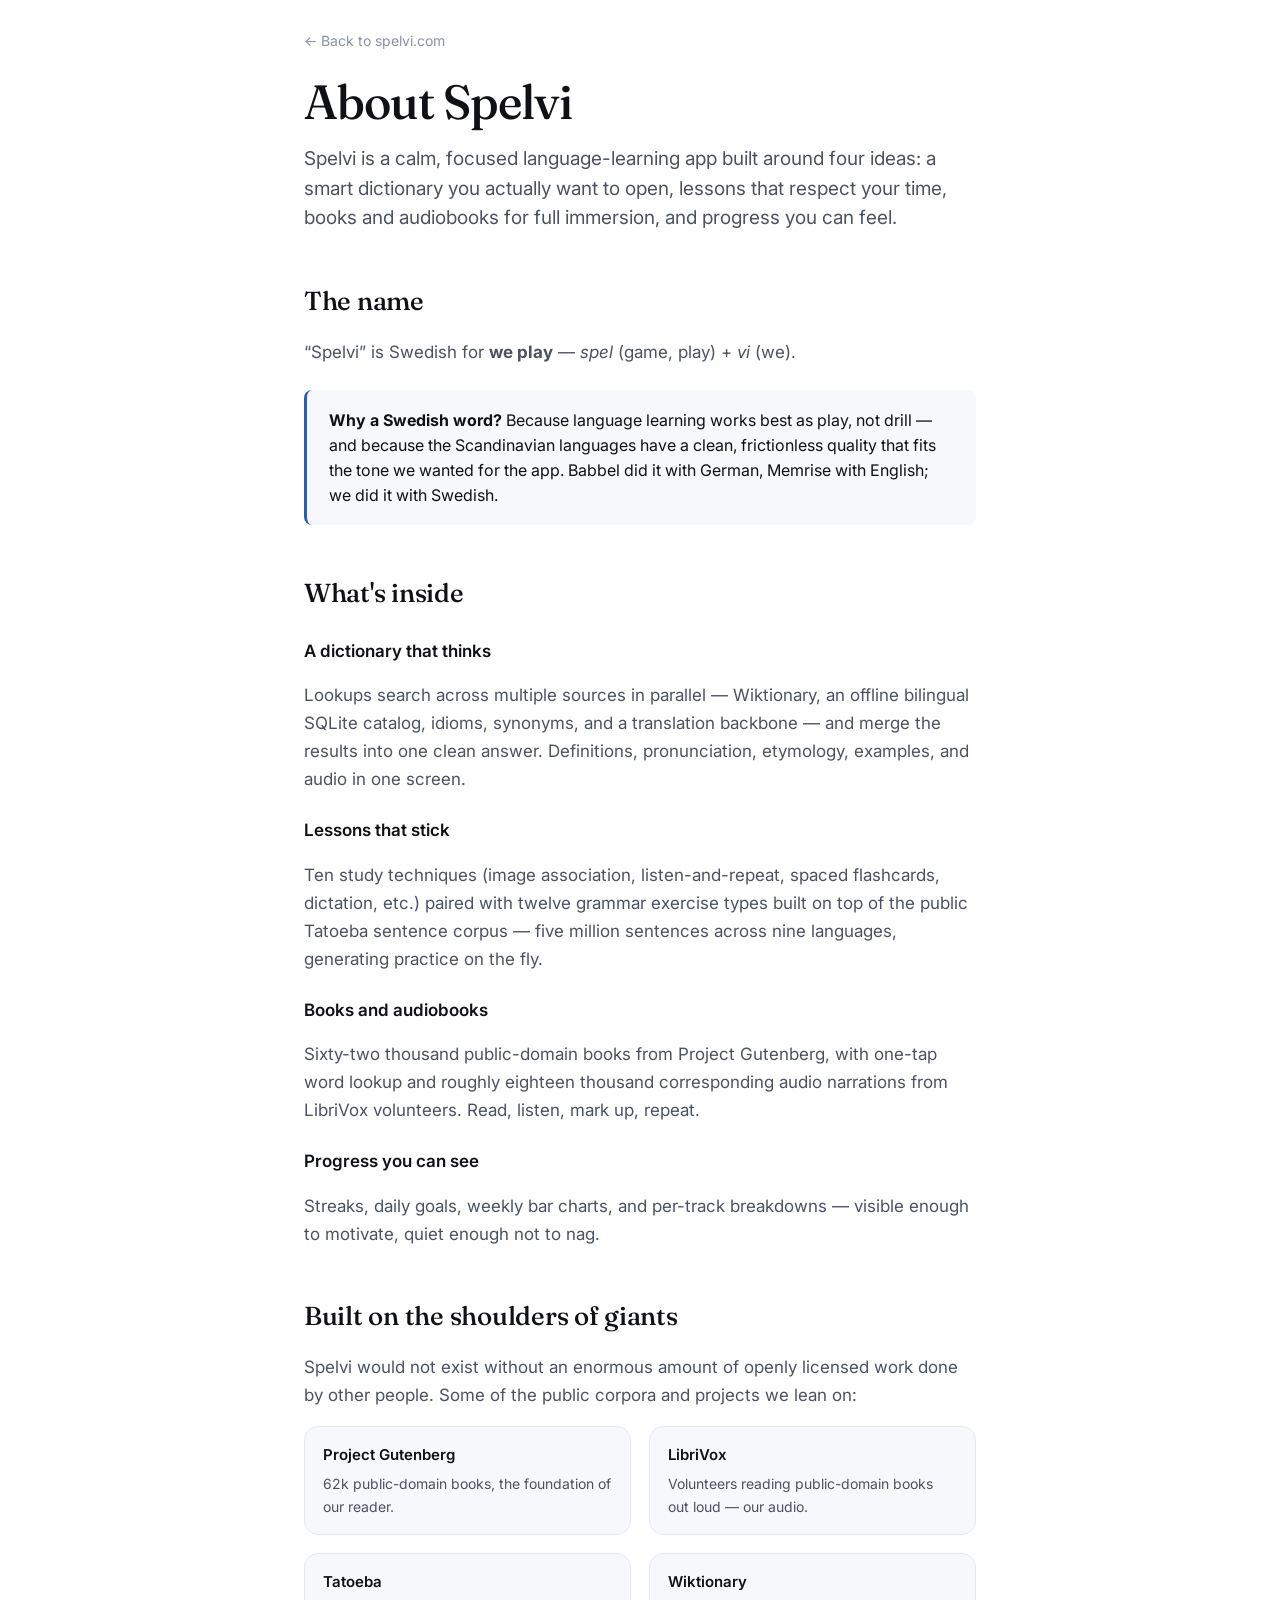
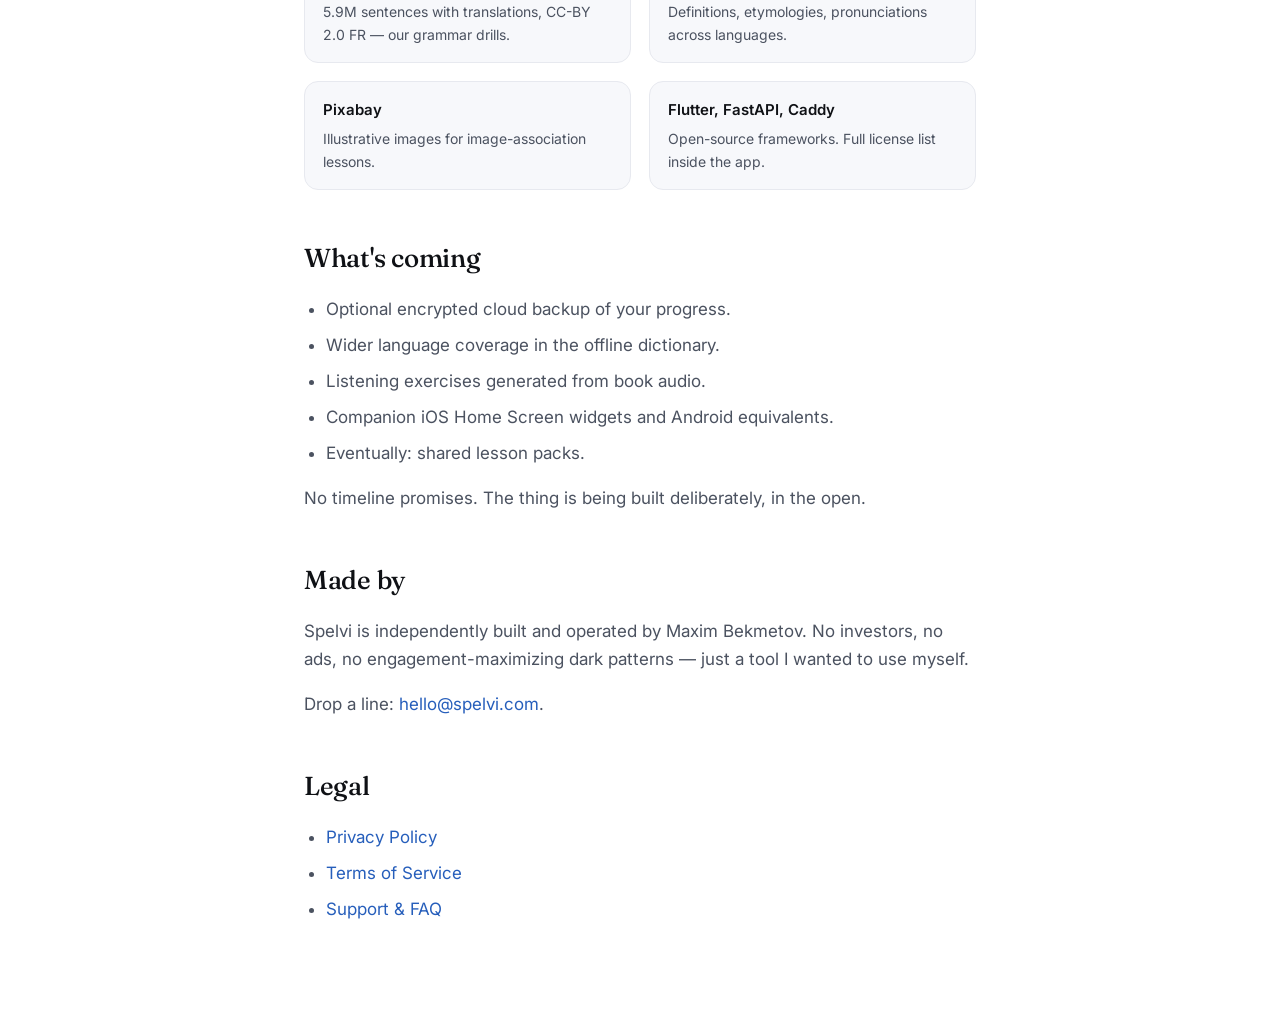
==== about.html @ 88d30564 "Add files via upload" ====
<!DOCTYPE html>
<html lang="en">
<head>
  <meta charset="UTF-8" />
  <meta name="viewport" content="width=device-width, initial-scale=1.0" />
  <meta name="theme-color" content="#265EBB" />

  <title>About — Spelvi</title>
  <meta name="description" content="Spelvi is Swedish for 'we play' — a calm, focused language-learning app built around a smart dictionary, structured lessons, public-domain literature, and audio narrations." />

  <meta property="og:title" content="About — Spelvi" />
  <meta property="og:description" content="A language-learning app built around a smart dictionary, structured lessons, books, and audio." />
  <meta property="og:url" content="https://spelvi.com/about.html" />
  <meta property="og:type" content="website" />

  <link rel="canonical" href="https://spelvi.com/about.html" />
  <link rel="icon" type="image/svg+xml" href="/favicon.svg" />

  <link rel="preconnect" href="https://fonts.googleapis.com" />
  <link rel="preconnect" href="https://fonts.gstatic.com" crossorigin />
  <link
    href="https://fonts.googleapis.com/css2?family=Fraunces:opsz,wght@9..144,500;9..144,700&family=Inter:wght@400;500;600&display=swap"
    rel="stylesheet"
  />

  <link rel="stylesheet" href="/styles.css" />
  <style>
    .doc { max-width: 720px; margin: 0 auto; padding: 28px 24px 96px; }
    .doc h1 {
      font-family: 'Fraunces', Georgia, serif;
      font-weight: 500;
      font-size: clamp(32px, 5vw, 48px);
      line-height: 1.1;
      letter-spacing: -0.02em;
      margin: 0 0 16px;
    }
    .doc .lede {
      color: var(--fg-2);
      font-size: 19px;
      line-height: 1.55;
      margin: 0 0 40px;
    }
    .doc h2 {
      font-family: 'Fraunces', Georgia, serif;
      font-weight: 500;
      font-size: 26px;
      letter-spacing: -0.01em;
      margin: 48px 0 16px;
      color: var(--fg-1);
    }
    .doc h3 {
      font-size: 17px;
      font-weight: 600;
      margin: 24px 0 6px;
      color: var(--fg-1);
    }
    .doc p, .doc li { color: var(--fg-2); font-size: 17px; line-height: 1.65; }
    .doc ul { padding-left: 22px; }
    .doc li { margin-bottom: 8px; }
    .doc a { color: var(--primary); }
    .doc .back {
      display: inline-block;
      font-size: 14px;
      color: var(--fg-3);
      margin-bottom: 24px;
    }
    .etym {
      background: var(--bg-soft);
      border-left: 3px solid var(--primary);
      padding: 18px 22px;
      border-radius: 8px;
      margin: 24px 0;
      font-size: 16px;
    }
    .etym strong { color: var(--fg-1); }
    .credit-grid {
      display: grid;
      grid-template-columns: repeat(auto-fit, minmax(220px, 1fr));
      gap: 18px;
      margin: 16px 0 8px;
    }
    .credit-grid article {
      padding: 16px 18px;
      background: var(--bg-soft);
      border: 1px solid var(--border);
      border-radius: var(--radius);
    }
    .credit-grid article h3 { margin: 0 0 6px; font-size: 15px; }
    .credit-grid article p { margin: 0; font-size: 14px; }
  </style>
</head>
<body>
  <main class="doc">
    <a href="/" class="back">← Back to spelvi.com</a>

    <h1>About Spelvi</h1>
    <p class="lede">
      Spelvi is a calm, focused language-learning app built around four ideas:
      a smart dictionary you actually want to open, lessons that respect your time,
      books and audiobooks for full immersion, and progress you can feel.
    </p>

    <h2>The name</h2>
    <p>
      &ldquo;Spelvi&rdquo; is Swedish for <strong>we play</strong> — <em>spel</em> (game, play) + <em>vi</em> (we).
    </p>
    <div class="etym">
      <strong>Why a Swedish word?</strong> Because language learning works best as play, not drill —
      and because the Scandinavian languages have a clean, frictionless quality
      that fits the tone we wanted for the app. Babbel did it with German, Memrise with English;
      we did it with Swedish.
    </div>

    <h2>What's inside</h2>

    <h3>A dictionary that thinks</h3>
    <p>
      Lookups search across multiple sources in parallel —
      Wiktionary, an offline bilingual SQLite catalog, idioms, synonyms,
      and a translation backbone — and merge the results into one clean answer.
      Definitions, pronunciation, etymology, examples, and audio in one screen.
    </p>

    <h3>Lessons that stick</h3>
    <p>
      Ten study techniques (image association, listen-and-repeat, spaced flashcards, dictation, etc.)
      paired with twelve grammar exercise types built on top of the public Tatoeba sentence corpus —
      five million sentences across nine languages, generating practice on the fly.
    </p>

    <h3>Books and audiobooks</h3>
    <p>
      Sixty-two thousand public-domain books from Project Gutenberg, with one-tap word lookup
      and roughly eighteen thousand corresponding audio narrations from LibriVox volunteers.
      Read, listen, mark up, repeat.
    </p>

    <h3>Progress you can see</h3>
    <p>
      Streaks, daily goals, weekly bar charts, and per-track breakdowns —
      visible enough to motivate, quiet enough not to nag.
    </p>

    <h2>Built on the shoulders of giants</h2>
    <p>
      Spelvi would not exist without an enormous amount of openly licensed work
      done by other people. Some of the public corpora and projects we lean on:
    </p>
    <div class="credit-grid">
      <article>
        <h3>Project Gutenberg</h3>
        <p>62k public-domain books, the foundation of our reader.</p>
      </article>
      <article>
        <h3>LibriVox</h3>
        <p>Volunteers reading public-domain books out loud — our audio.</p>
      </article>
      <article>
        <h3>Tatoeba</h3>
        <p>5.9M sentences with translations, CC-BY 2.0 FR — our grammar drills.</p>
      </article>
      <article>
        <h3>Wiktionary</h3>
        <p>Definitions, etymologies, pronunciations across languages.</p>
      </article>
      <article>
        <h3>Pixabay</h3>
        <p>Illustrative images for image-association lessons.</p>
      </article>
      <article>
        <h3>Flutter, FastAPI, Caddy</h3>
        <p>Open-source frameworks. Full license list inside the app.</p>
      </article>
    </div>

    <h2>What's coming</h2>
    <ul>
      <li>Optional encrypted cloud backup of your progress.</li>
      <li>Wider language coverage in the offline dictionary.</li>
      <li>Listening exercises generated from book audio.</li>
      <li>Companion iOS Home Screen widgets and Android equivalents.</li>
      <li>Eventually: shared lesson packs.</li>
    </ul>
    <p>
      No timeline promises. The thing is being built deliberately, in the open.
    </p>

    <h2>Made by</h2>
    <p>
      Spelvi is independently built and operated by Maxim Bekmetov.
      No investors, no ads, no engagement-maximizing dark patterns —
      just a tool I wanted to use myself.
    </p>
    <p>
      Drop a line: <a href="mailto:hello@spelvi.com">hello@spelvi.com</a>.
    </p>

    <h2>Legal</h2>
    <ul>
      <li><a href="/privacy.html">Privacy Policy</a></li>
      <li><a href="/terms.html">Terms of Service</a></li>
      <li><a href="/support.html">Support &amp; FAQ</a></li>
    </ul>
  </main>
</body>
</html>
---- styles.css ----
:root {
  --primary: #265EBB;
  --primary-ink: #1d4a98;
  --accent: #F6813F;
  --bg: #ffffff;
  --bg-soft: #f7f8fb;
  --fg-1: #0f1115;
  --fg-2: #4b5260;
  --fg-3: #8a93a3;
  --border: #e7e9ef;
  --max-w: 880px;
  --radius: 14px;
}

@media (prefers-color-scheme: dark) {
  :root {
    --bg: #0b0d10;
    --bg-soft: #14171c;
    --fg-1: #f4f5f7;
    --fg-2: #b9c1cd;
    --fg-3: #7a8190;
    --border: #1f242c;
    --primary: #4a86e8;
    --primary-ink: #6da1f0;
  }
}

* { box-sizing: border-box; }

html, body {
  margin: 0;
  padding: 0;
  background: var(--bg);
  color: var(--fg-1);
  font-family: 'Inter', system-ui, -apple-system, BlinkMacSystemFont, 'Segoe UI', sans-serif;
  font-size: 16px;
  line-height: 1.55;
  -webkit-font-smoothing: antialiased;
  -moz-osx-font-smoothing: grayscale;
}

a { color: var(--primary); text-decoration: none; }
a:hover { text-decoration: underline; }

.page {
  max-width: var(--max-w);
  margin: 0 auto;
  padding: 28px 24px 64px;
}

/* ── Brand bar ─────────────────────────────────────────── */

.brand {
  display: flex;
  justify-content: space-between;
  align-items: center;
  padding-bottom: 80px;
}

.logo {
  display: inline-flex;
  align-items: center;
  gap: 10px;
  color: var(--fg-1);
  font-weight: 600;
  letter-spacing: -0.01em;
}

.logo:hover { text-decoration: none; }

.logo span {
  font-size: 18px;
}

/* ── Hero ──────────────────────────────────────────────── */

.hero h1 {
  font-family: 'Fraunces', Georgia, 'Times New Roman', serif;
  font-weight: 500;
  font-size: clamp(40px, 7vw, 68px);
  line-height: 1.05;
  letter-spacing: -0.02em;
  margin: 0 0 20px;
  color: var(--fg-1);
}

.hero__top { display: block; color: var(--fg-2); }
.hero__bottom { display: block; color: var(--fg-1); }

.hero__sub {
  font-size: clamp(17px, 2vw, 19px);
  color: var(--fg-2);
  max-width: 600px;
  margin: 0 0 40px;
}

/* ── CTA ───────────────────────────────────────────────── */

.cta {
  display: flex;
  align-items: center;
  gap: 18px;
  flex-wrap: wrap;
  margin-bottom: 100px;
}

.btn {
  display: inline-flex;
  align-items: center;
  justify-content: center;
  height: 52px;
  padding: 0 26px;
  border-radius: 999px;
  font-weight: 600;
  font-size: 15px;
  letter-spacing: -0.005em;
  transition: transform 80ms ease, background-color 120ms ease;
}

.btn:hover { text-decoration: none; }

.btn--primary {
  background: var(--primary);
  color: #fff;
}

.btn--primary:hover {
  background: var(--primary-ink);
  transform: translateY(-1px);
}

.cta__hint {
  font-size: 14px;
  color: var(--fg-3);
}

/* ── Features ──────────────────────────────────────────── */

.features {
  display: grid;
  grid-template-columns: repeat(auto-fit, minmax(240px, 1fr));
  gap: 28px;
  padding: 48px 0;
  border-top: 1px solid var(--border);
}

.features article h3 {
  font-family: 'Fraunces', Georgia, serif;
  font-weight: 500;
  font-size: 22px;
  letter-spacing: -0.01em;
  margin: 0 0 6px;
  color: var(--fg-1);
}

.features article p {
  font-size: 15px;
  color: var(--fg-2);
  margin: 0;
}

/* ── Sticky etymology pill ─────────────────────────────── */

.lang-pill {
  position: fixed;
  top: 22px;
  right: 22px;
  z-index: 20;
  display: inline-flex;
  align-items: center;
  gap: 8px;
  padding: 9px 16px;
  border-radius: 999px;
  background: rgba(216, 201, 240, 0.42);
  border: 1px solid rgba(143, 163, 230, 0.28);
  -webkit-backdrop-filter: saturate(140%) blur(14px);
  backdrop-filter: saturate(140%) blur(14px);
  font-size: 13px;
  font-family: 'Inter', system-ui, sans-serif;
  font-weight: 500;
  letter-spacing: -0.005em;
  color: var(--fg-2);
  white-space: nowrap;
  box-shadow: 0 6px 22px -10px rgba(143, 163, 230, 0.5);
}

.lang-pill__brand {
  color: var(--fg-1);
  font-weight: 600;
}

.lang-pill__sep {
  color: var(--fg-3);
  font-weight: 400;
  margin: 0 1px;
}

.lang-pill__etym {
  color: var(--fg-2);
  font-weight: 400;
}

.lang-pill__etym b {
  font-weight: 600;
  color: var(--fg-1);
}

.lang-pill__meaning {
  color: var(--fg-3);
}

.lang-pill__meaning em {
  font-style: italic;
  font-family: 'Fraunces', Georgia, serif;
  font-weight: 400;
}

@media (prefers-color-scheme: dark) {
  .lang-pill {
    background: rgba(184, 197, 242, 0.08);
    border-color: rgba(184, 197, 242, 0.18);
    box-shadow: 0 6px 22px -10px rgba(0, 0, 0, 0.6);
  }
}

@media (max-width: 720px) {
  .lang-pill {
    position: static;
    display: inline-flex;
    margin: 0 0 24px;
    font-size: 12px;
    padding: 7px 13px;
  }
}

/* ── Footer ────────────────────────────────────────────── */

.foot {
  margin-top: 80px;
  padding-top: 24px;
  border-top: 1px solid var(--border);
  color: var(--fg-3);
  font-size: 13px;
}

.foot a { color: var(--fg-3); }
.foot a:hover { color: var(--fg-1); }
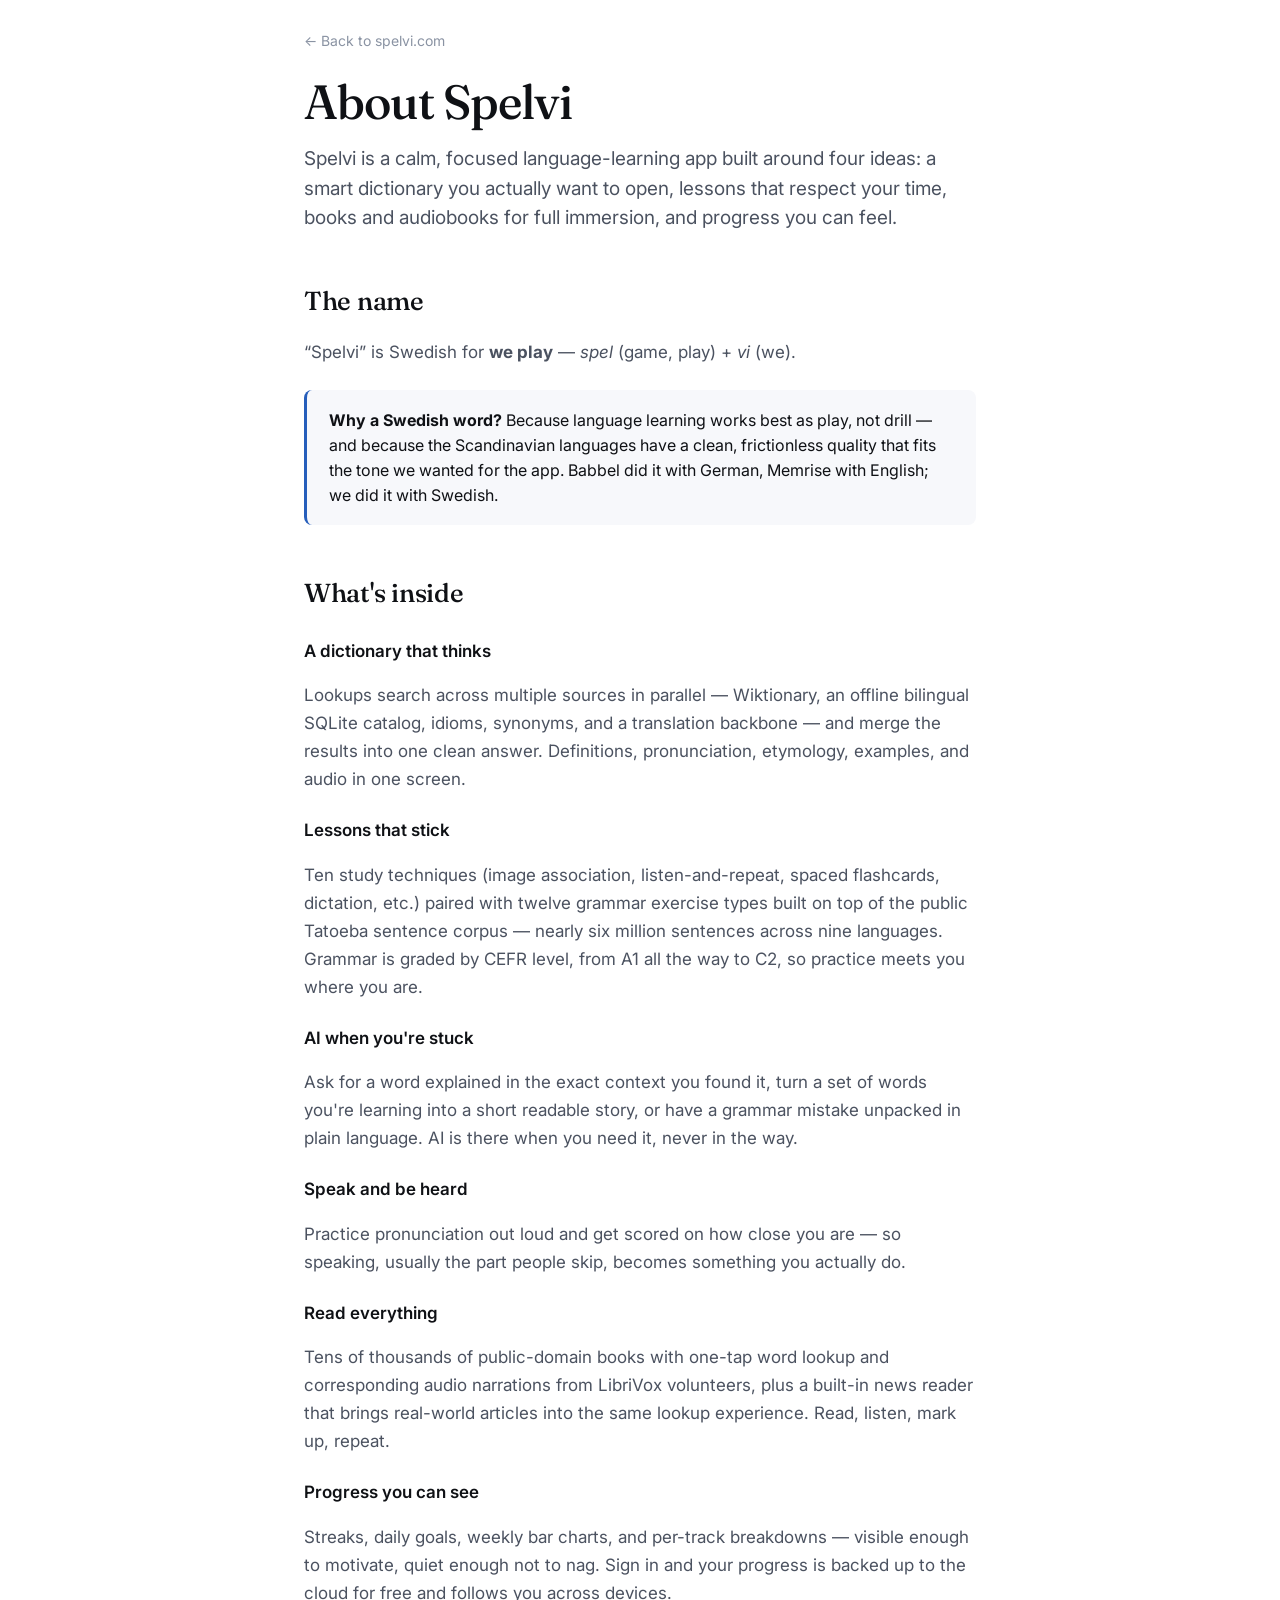
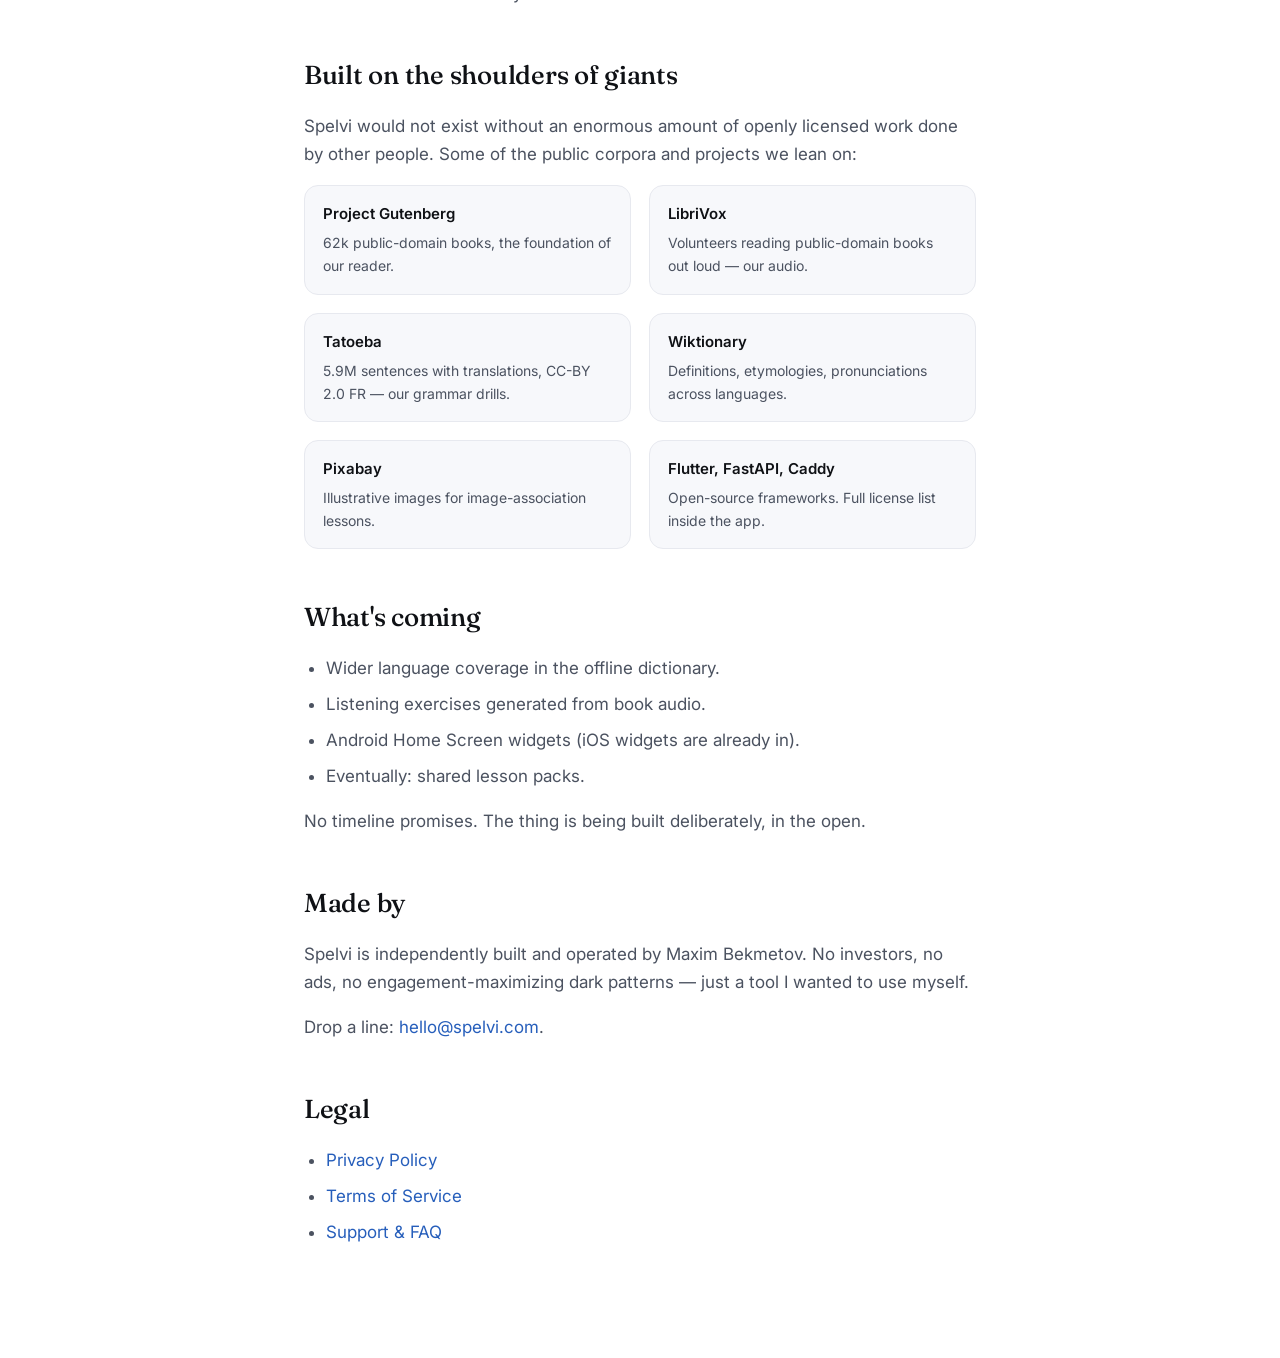
==== commit a0fa5009: "Add files via upload" ====
--- a/about.html
+++ b/about.html
@@ -12,6 +12,7 @@
   <meta property="og:description" content="A language-learning app built around a smart dictionary, structured lessons, books, and audio." />
   <meta property="og:url" content="https://spelvi.com/about.html" />
   <meta property="og:type" content="website" />
+  <meta property="og:image" content="https://spelvi.com/icon-1024.png" />
 
   <link rel="canonical" href="https://spelvi.com/about.html" />
   <link rel="icon" type="image/svg+xml" href="/favicon.svg" />
@@ -125,20 +126,35 @@
     <p>
       Ten study techniques (image association, listen-and-repeat, spaced flashcards, dictation, etc.)
       paired with twelve grammar exercise types built on top of the public Tatoeba sentence corpus —
-      five million sentences across nine languages, generating practice on the fly.
-    </p>
-
-    <h3>Books and audiobooks</h3>
-    <p>
-      Sixty-two thousand public-domain books from Project Gutenberg, with one-tap word lookup
-      and roughly eighteen thousand corresponding audio narrations from LibriVox volunteers.
-      Read, listen, mark up, repeat.
+      nearly six million sentences across nine languages. Grammar is graded by CEFR level,
+      from A1 all the way to C2, so practice meets you where you are.
+    </p>
+
+    <h3>AI when you're stuck</h3>
+    <p>
+      Ask for a word explained in the exact context you found it, turn a set of words you're
+      learning into a short readable story, or have a grammar mistake unpacked in plain language.
+      AI is there when you need it, never in the way.
+    </p>
+
+    <h3>Speak and be heard</h3>
+    <p>
+      Practice pronunciation out loud and get scored on how close you are —
+      so speaking, usually the part people skip, becomes something you actually do.
+    </p>
+
+    <h3>Read everything</h3>
+    <p>
+      Tens of thousands of public-domain books with one-tap word lookup and
+      corresponding audio narrations from LibriVox volunteers, plus a built-in news reader
+      that brings real-world articles into the same lookup experience. Read, listen, mark up, repeat.
     </p>
 
     <h3>Progress you can see</h3>
     <p>
       Streaks, daily goals, weekly bar charts, and per-track breakdowns —
-      visible enough to motivate, quiet enough not to nag.
+      visible enough to motivate, quiet enough not to nag. Sign in and your progress is
+      backed up to the cloud for free and follows you across devices.
     </p>
 
     <h2>Built on the shoulders of giants</h2>
@@ -175,10 +191,9 @@
 
     <h2>What's coming</h2>
     <ul>
-      <li>Optional encrypted cloud backup of your progress.</li>
       <li>Wider language coverage in the offline dictionary.</li>
       <li>Listening exercises generated from book audio.</li>
-      <li>Companion iOS Home Screen widgets and Android equivalents.</li>
+      <li>Android Home Screen widgets (iOS widgets are already in).</li>
       <li>Eventually: shared lesson packs.</li>
     </ul>
     <p>
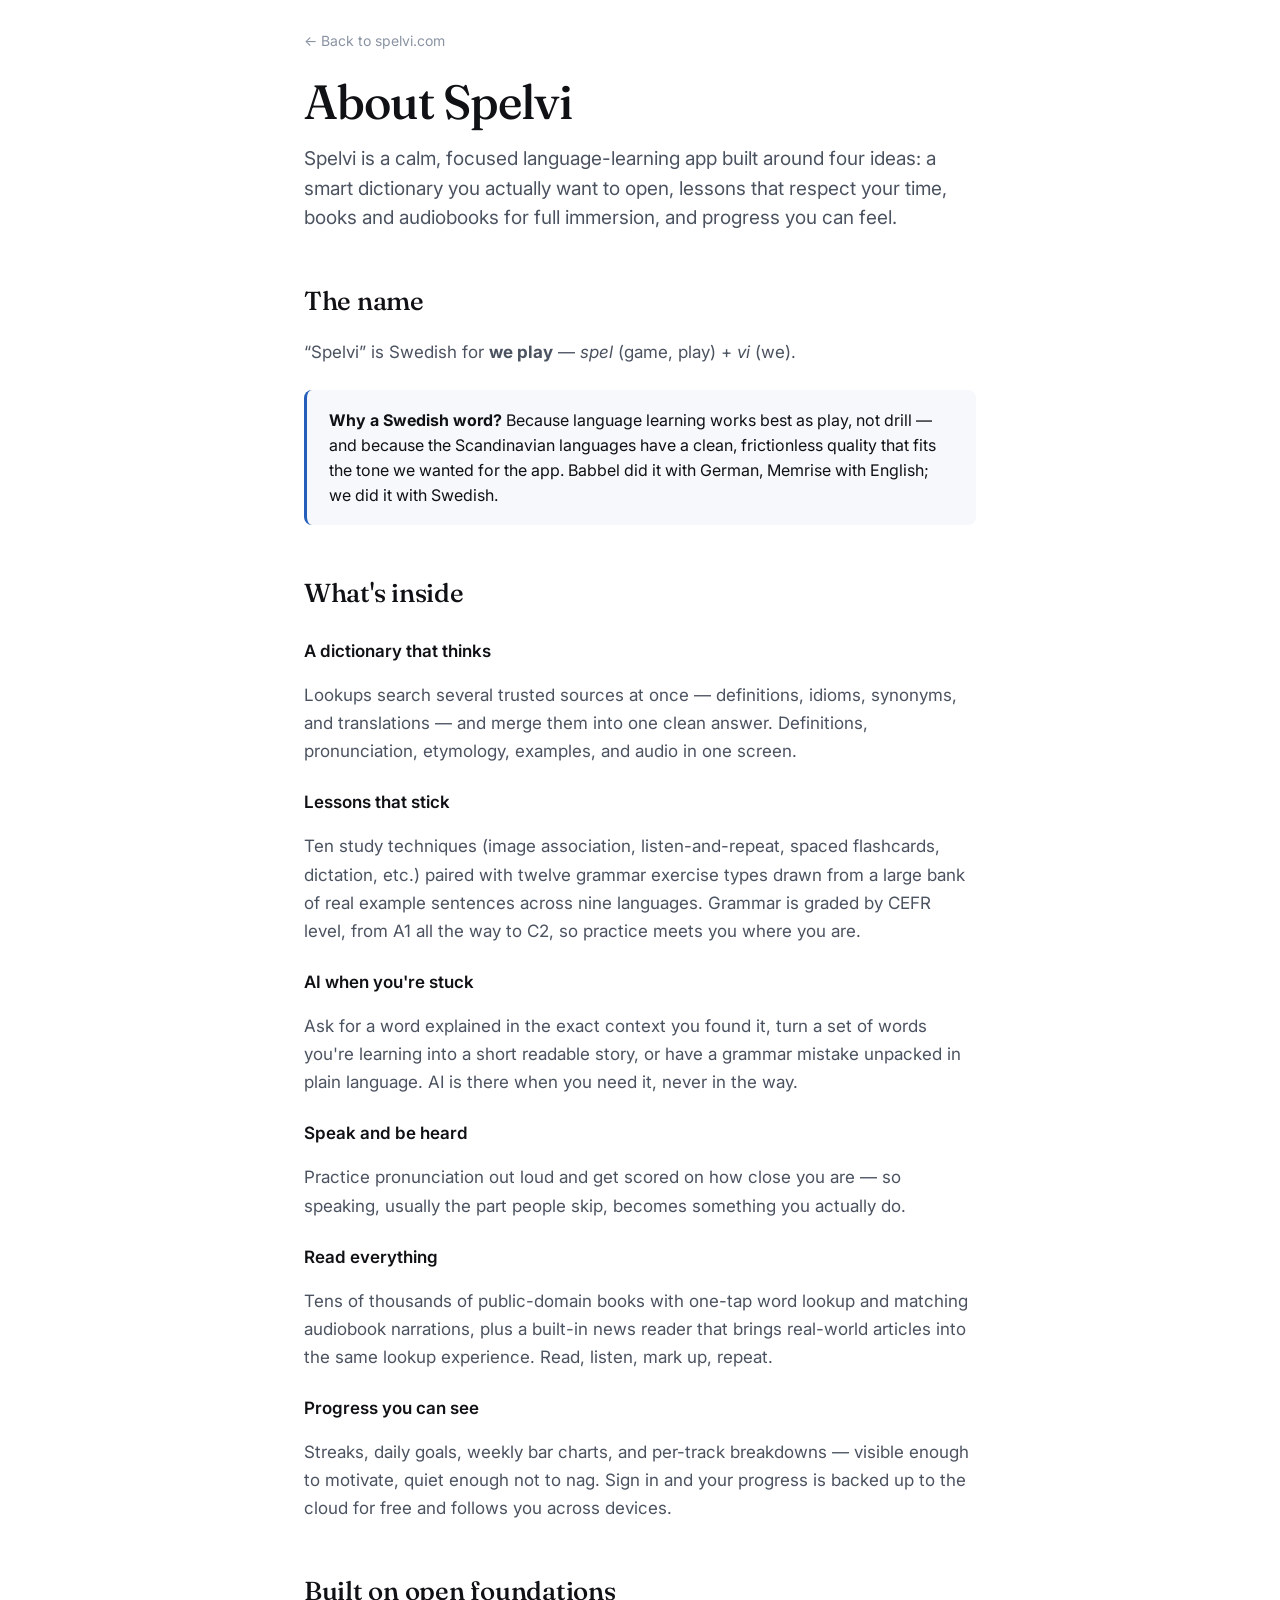
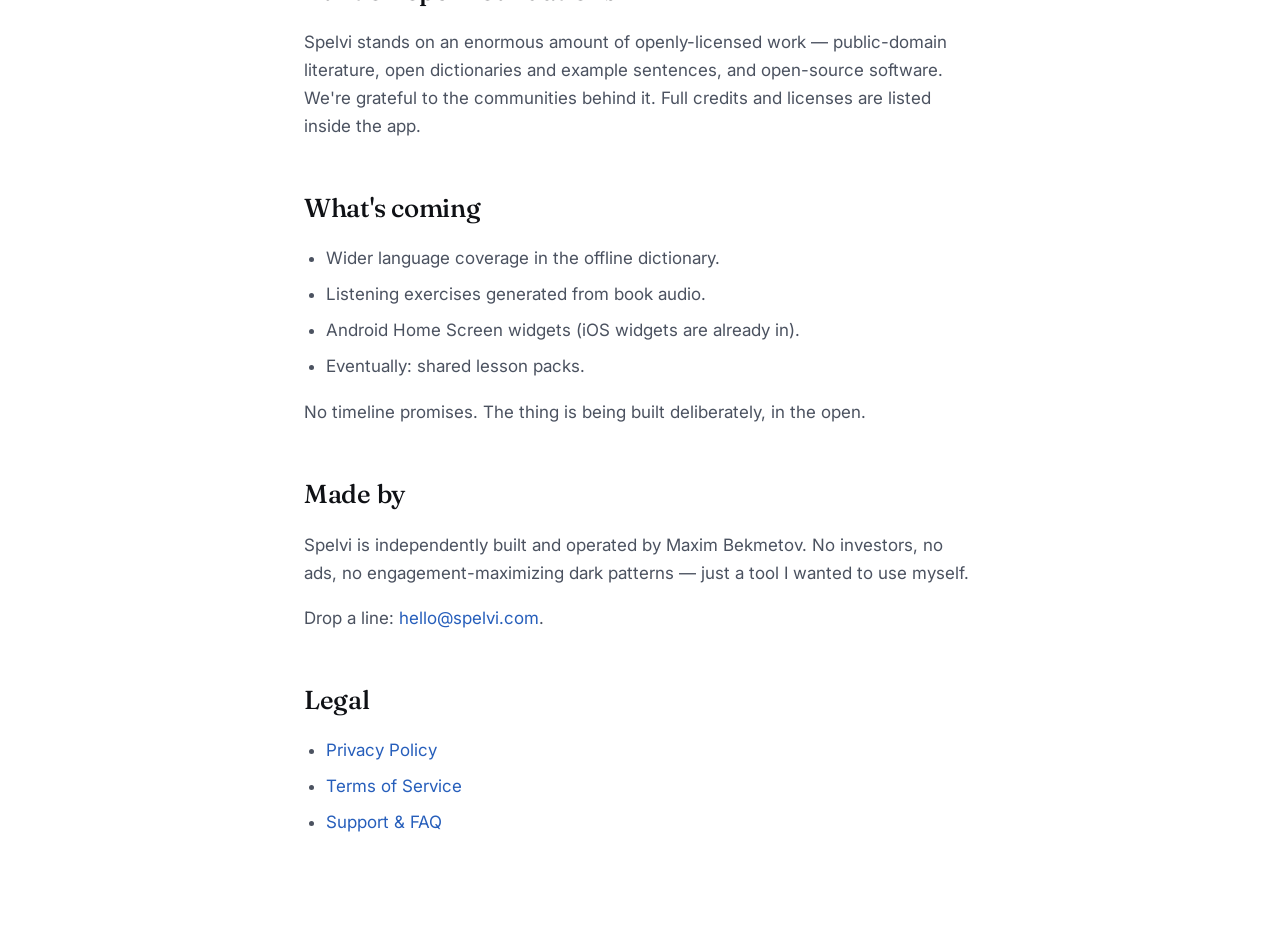
==== commit d18ec0b6: "Add files via upload" ====
--- a/about.html
+++ b/about.html
@@ -116,17 +116,16 @@
 
     <h3>A dictionary that thinks</h3>
     <p>
-      Lookups search across multiple sources in parallel —
-      Wiktionary, an offline bilingual SQLite catalog, idioms, synonyms,
-      and a translation backbone — and merge the results into one clean answer.
+      Lookups search several trusted sources at once — definitions, idioms,
+      synonyms, and translations — and merge them into one clean answer.
       Definitions, pronunciation, etymology, examples, and audio in one screen.
     </p>
 
     <h3>Lessons that stick</h3>
     <p>
       Ten study techniques (image association, listen-and-repeat, spaced flashcards, dictation, etc.)
-      paired with twelve grammar exercise types built on top of the public Tatoeba sentence corpus —
-      nearly six million sentences across nine languages. Grammar is graded by CEFR level,
+      paired with twelve grammar exercise types drawn from a large bank of real example
+      sentences across nine languages. Grammar is graded by CEFR level,
       from A1 all the way to C2, so practice meets you where you are.
     </p>
 
@@ -146,8 +145,8 @@
     <h3>Read everything</h3>
     <p>
       Tens of thousands of public-domain books with one-tap word lookup and
-      corresponding audio narrations from LibriVox volunteers, plus a built-in news reader
-      that brings real-world articles into the same lookup experience. Read, listen, mark up, repeat.
+      matching audiobook narrations, plus a built-in news reader that brings
+      real-world articles into the same lookup experience. Read, listen, mark up, repeat.
     </p>
 
     <h3>Progress you can see</h3>
@@ -157,37 +156,13 @@
       backed up to the cloud for free and follows you across devices.
     </p>
 
-    <h2>Built on the shoulders of giants</h2>
+    <h2>Built on open foundations</h2>
     <p>
-      Spelvi would not exist without an enormous amount of openly licensed work
-      done by other people. Some of the public corpora and projects we lean on:
+      Spelvi stands on an enormous amount of openly-licensed work — public-domain
+      literature, open dictionaries and example sentences, and open-source software.
+      We're grateful to the communities behind it. Full credits and licenses are
+      listed inside the app.
     </p>
-    <div class="credit-grid">
-      <article>
-        <h3>Project Gutenberg</h3>
-        <p>62k public-domain books, the foundation of our reader.</p>
-      </article>
-      <article>
-        <h3>LibriVox</h3>
-        <p>Volunteers reading public-domain books out loud — our audio.</p>
-      </article>
-      <article>
-        <h3>Tatoeba</h3>
-        <p>5.9M sentences with translations, CC-BY 2.0 FR — our grammar drills.</p>
-      </article>
-      <article>
-        <h3>Wiktionary</h3>
-        <p>Definitions, etymologies, pronunciations across languages.</p>
-      </article>
-      <article>
-        <h3>Pixabay</h3>
-        <p>Illustrative images for image-association lessons.</p>
-      </article>
-      <article>
-        <h3>Flutter, FastAPI, Caddy</h3>
-        <p>Open-source frameworks. Full license list inside the app.</p>
-      </article>
-    </div>
 
     <h2>What's coming</h2>
     <ul>
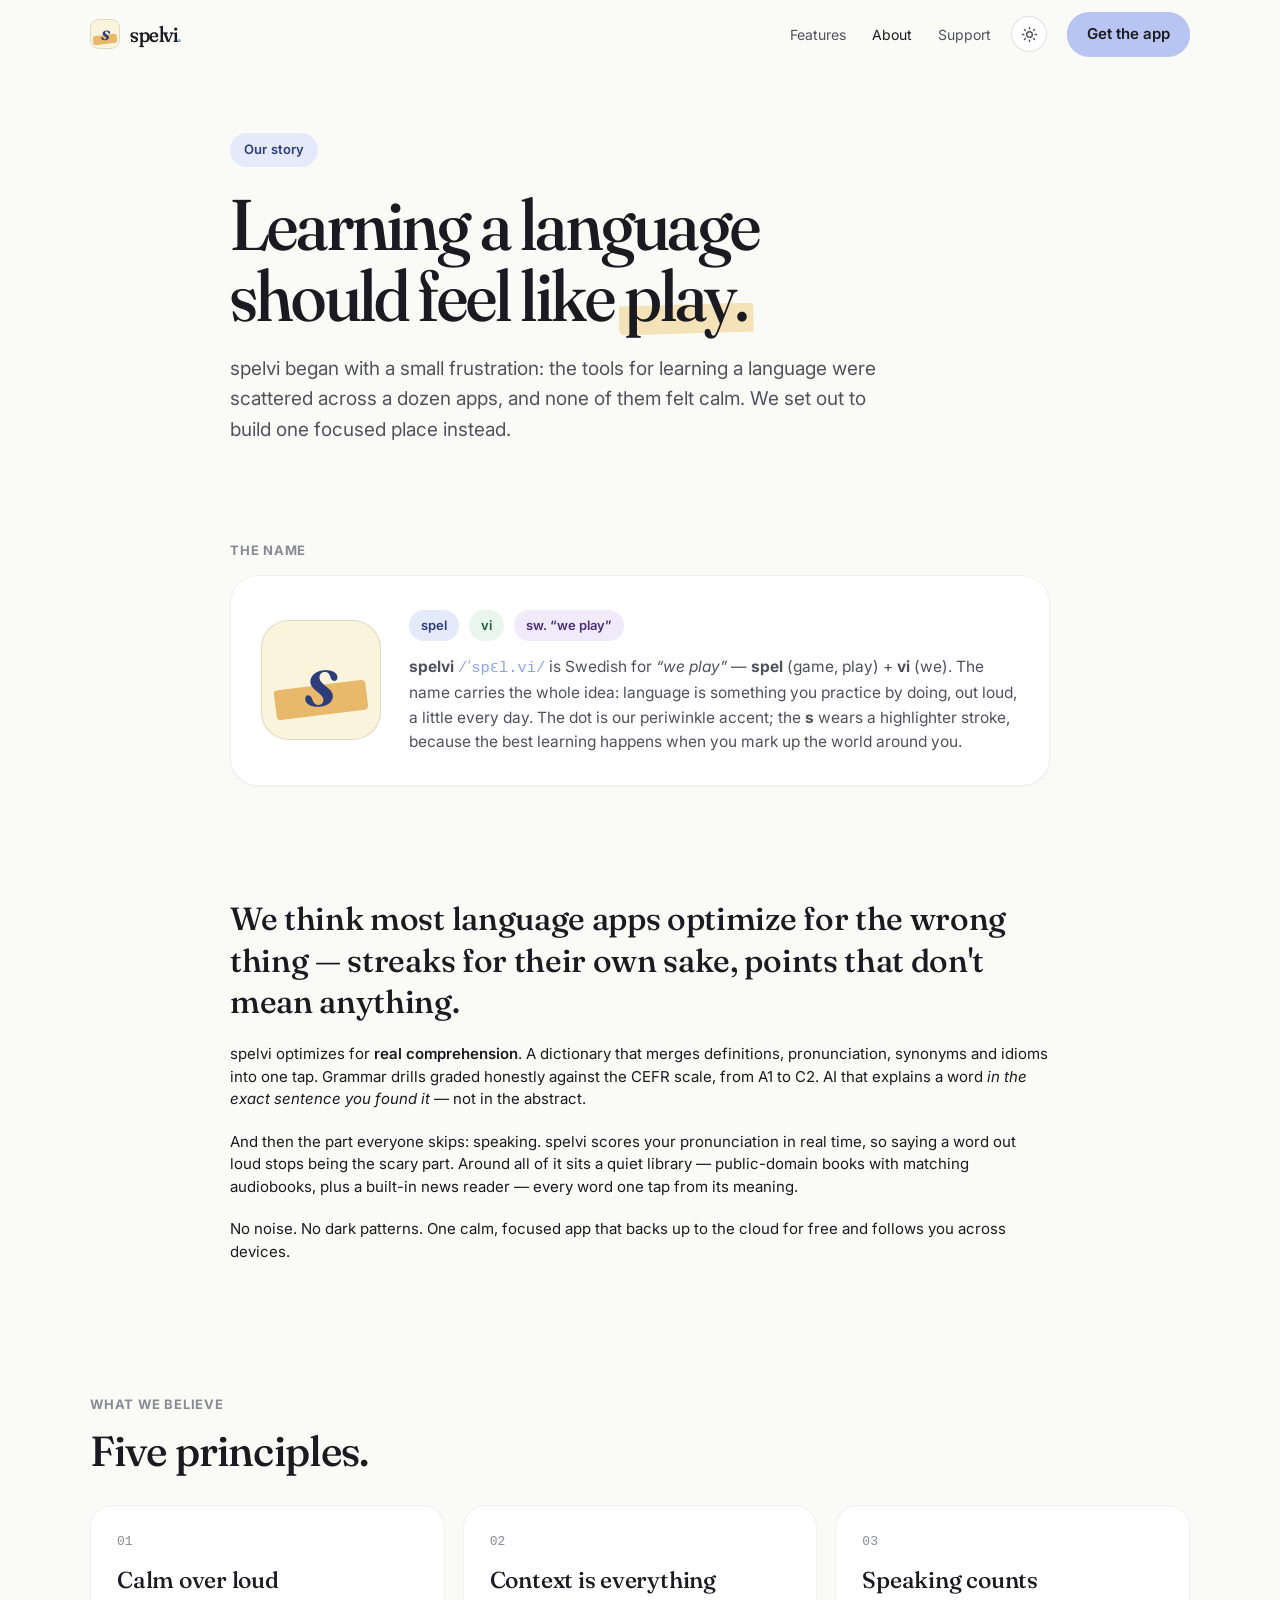
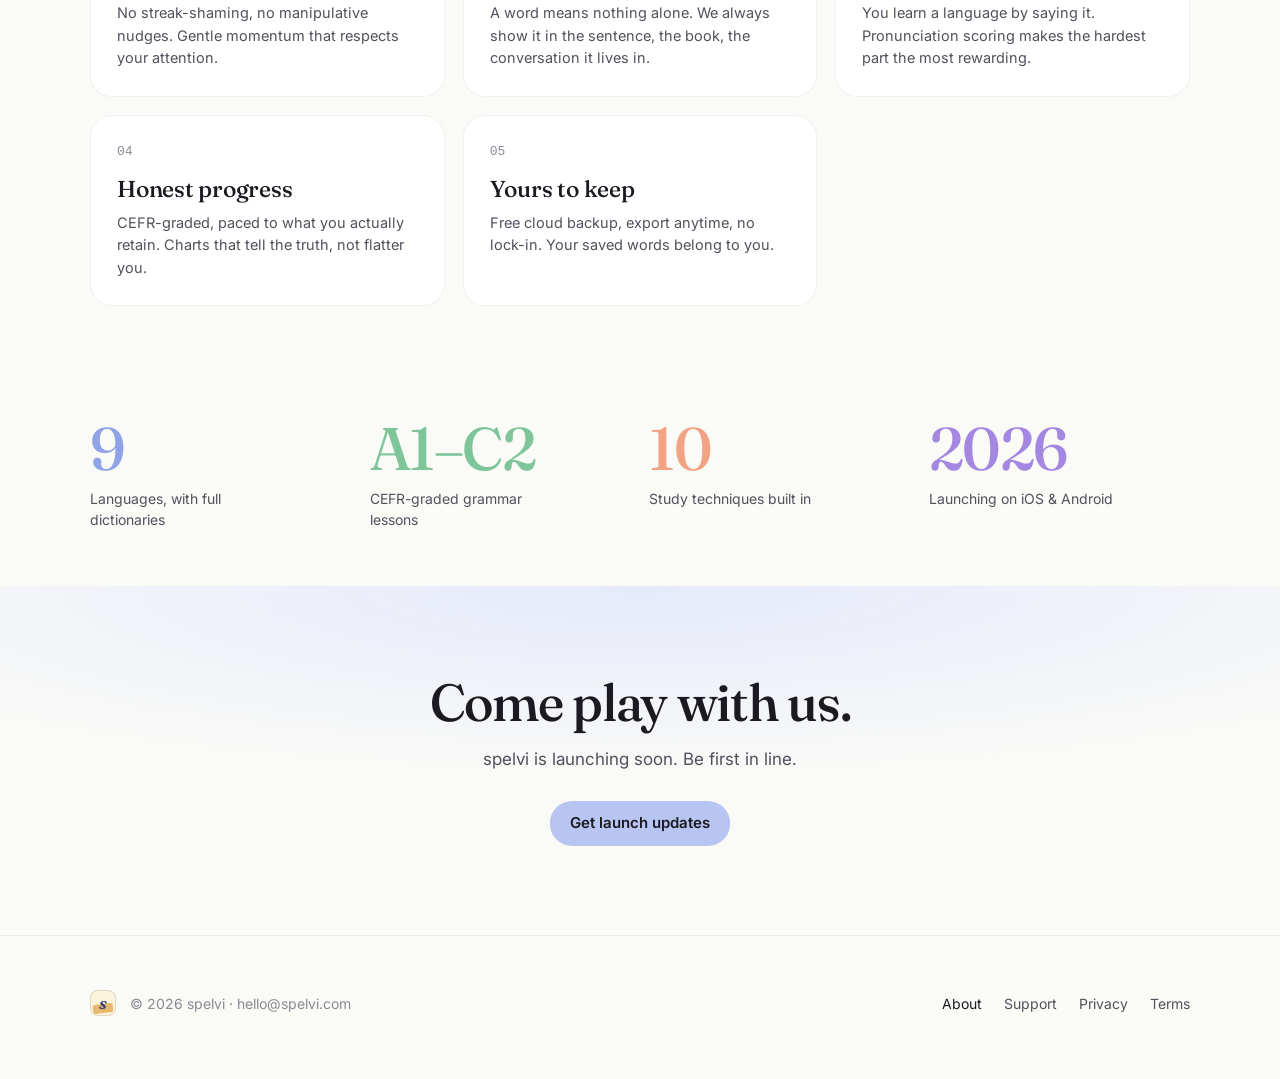
==== commit 637c9f5d: "Add files via upload" ====
--- a/about.html
+++ b/about.html
@@ -1,196 +1,172 @@
 <!DOCTYPE html>
-<html lang="en">
+<html lang="en" data-theme="light">
 <head>
-  <meta charset="UTF-8" />
-  <meta name="viewport" content="width=device-width, initial-scale=1.0" />
-  <meta name="theme-color" content="#265EBB" />
+<meta charset="UTF-8">
+<meta name="viewport" content="width=device-width, initial-scale=1.0">
+<title>About — spelvi</title>
+<meta name="description" content="The story behind Spelvi — a calm, focused language-learning app: smart dictionary, CEFR grammar, AI help, pronunciation, books and news.">
+<meta name="theme-color" content="#B8C5F2">
+<link rel="canonical" href="https://spelvi.com/about.html">
+<link rel="icon" type="image/svg+xml" href="/favicon.svg">
+<meta property="og:title" content="About — spelvi">
+<meta property="og:description" content="The story behind Spelvi — a calm, focused language-learning app.">
+<meta property="og:url" content="https://spelvi.com/about.html">
+<meta property="og:type" content="website">
+<meta property="og:image" content="https://spelvi.com/icon-1024.png">
+<link rel="stylesheet" href="colors_and_type.css">
+<link rel="stylesheet" href="site.css">
+<style>
+  /* About-specific */
+  .name-card {
+    display: grid; grid-template-columns: auto 1fr; gap: 28px; align-items: center;
+    background: var(--surface); border: 1px solid var(--border); border-radius: var(--radius-xl);
+    padding: 30px; box-shadow: var(--shadow-1); margin-top: 8px;
+  }
+  .name-glyph {
+    width: 120px; height: 120px; border-radius: 28px; background: var(--butter-soft);
+    display: grid; place-items: center; position: relative; overflow: hidden; flex: none;
+    box-shadow: inset 0 0 0 1px var(--border-strong);
+  }
+  .name-glyph::before { content: ""; position: absolute; left: 14px; right: 14px; top: 54%; height: 30px; background: var(--butter-strong); transform: rotate(-7deg); border-radius: 4px; }
+  .name-glyph i { position: relative; z-index: 1; font-family: var(--font-display); font-style: italic; font-weight: 600; font-size: 78px; color: var(--primary-ink); line-height: 1; transform: translateY(-2px); }
+  .name-breakdown { display: flex; gap: 10px; flex-wrap: wrap; margin: 4px 0 14px; }
+  .morph { font-size: 13px; font-weight: 600; padding: 6px 12px; border-radius: var(--radius-pill); }
+  .morph.a { background: var(--primary-soft); color: var(--primary-ink); }
+  .morph.b { background: var(--mint-soft); color: var(--mint-ink); }
+  .morph.c { background: var(--lavender-soft); color: var(--lavender-ink); }
+  .name-card p { font-size: 15.5px; line-height: 1.6; color: var(--fg-2); margin: 0; }
+  .name-card .ipa { font-family: var(--font-mono); color: var(--primary-strong); }
 
-  <title>About — Spelvi</title>
-  <meta name="description" content="Spelvi is Swedish for 'we play' — a calm, focused language-learning app built around a smart dictionary, structured lessons, public-domain literature, and audio narrations." />
+  .principles { display: grid; grid-template-columns: repeat(3, 1fr); gap: 18px; }
+  .prin {
+    background: var(--surface); border: 1px solid var(--border); border-radius: var(--radius-lg); padding: 26px;
+    transition: transform var(--dur-med) var(--ease-out), box-shadow var(--dur-med);
+  }
+  .prin:hover { transform: translateY(-4px); box-shadow: var(--shadow-2); }
+  .prin .n { font-family: var(--font-mono); font-size: 13px; color: var(--fg-3); }
+  .prin h3 { font-family: var(--font-display); font-weight: 500; font-size: 23px; letter-spacing: -0.01em; margin: 14px 0 8px; }
+  .prin p { font-size: 14.5px; color: var(--fg-2); line-height: 1.55; margin: 0; }
 
-  <meta property="og:title" content="About — Spelvi" />
-  <meta property="og:description" content="A language-learning app built around a smart dictionary, structured lessons, books, and audio." />
-  <meta property="og:url" content="https://spelvi.com/about.html" />
-  <meta property="og:type" content="website" />
-  <meta property="og:image" content="https://spelvi.com/icon-1024.png" />
+  .num-row { display: grid; grid-template-columns: repeat(4, 1fr); gap: 18px; }
+  .num-stat { text-align: left; }
+  .num-stat .k { font-family: var(--font-display); font-size: clamp(40px, 5vw, 60px); font-weight: 500; letter-spacing: -0.025em; line-height: 1; }
+  .num-stat .l { font-size: 14px; color: var(--fg-2); margin-top: 10px; max-width: 22ch; }
+  .num-stat.a .k { color: var(--primary-strong); }
+  .num-stat.b .k { color: var(--mint-strong); }
+  .num-stat.c .k { color: var(--accent-strong); }
+  .num-stat.d .k { color: var(--lavender-strong); }
 
-  <link rel="canonical" href="https://spelvi.com/about.html" />
-  <link rel="icon" type="image/svg+xml" href="/favicon.svg" />
+  .story { font-size: 18px; line-height: 1.75; color: var(--fg-2); }
+  .story p { margin: 0 0 20px; }
+  .story strong { color: var(--fg-1); font-weight: 600; }
+  .lead-big { font-family: var(--font-display); font-weight: 500; font-size: clamp(24px, 3vw, 32px); line-height: 1.3; letter-spacing: -0.01em; color: var(--fg-1); }
 
-  <link rel="preconnect" href="https://fonts.googleapis.com" />
-  <link rel="preconnect" href="https://fonts.gstatic.com" crossorigin />
-  <link
-    href="https://fonts.googleapis.com/css2?family=Fraunces:opsz,wght@9..144,500;9..144,700&family=Inter:wght@400;500;600&display=swap"
-    rel="stylesheet"
-  />
-
-  <link rel="stylesheet" href="/styles.css" />
-  <style>
-    .doc { max-width: 720px; margin: 0 auto; padding: 28px 24px 96px; }
-    .doc h1 {
-      font-family: 'Fraunces', Georgia, serif;
-      font-weight: 500;
-      font-size: clamp(32px, 5vw, 48px);
-      line-height: 1.1;
-      letter-spacing: -0.02em;
-      margin: 0 0 16px;
-    }
-    .doc .lede {
-      color: var(--fg-2);
-      font-size: 19px;
-      line-height: 1.55;
-      margin: 0 0 40px;
-    }
-    .doc h2 {
-      font-family: 'Fraunces', Georgia, serif;
-      font-weight: 500;
-      font-size: 26px;
-      letter-spacing: -0.01em;
-      margin: 48px 0 16px;
-      color: var(--fg-1);
-    }
-    .doc h3 {
-      font-size: 17px;
-      font-weight: 600;
-      margin: 24px 0 6px;
-      color: var(--fg-1);
-    }
-    .doc p, .doc li { color: var(--fg-2); font-size: 17px; line-height: 1.65; }
-    .doc ul { padding-left: 22px; }
-    .doc li { margin-bottom: 8px; }
-    .doc a { color: var(--primary); }
-    .doc .back {
-      display: inline-block;
-      font-size: 14px;
-      color: var(--fg-3);
-      margin-bottom: 24px;
-    }
-    .etym {
-      background: var(--bg-soft);
-      border-left: 3px solid var(--primary);
-      padding: 18px 22px;
-      border-radius: 8px;
-      margin: 24px 0;
-      font-size: 16px;
-    }
-    .etym strong { color: var(--fg-1); }
-    .credit-grid {
-      display: grid;
-      grid-template-columns: repeat(auto-fit, minmax(220px, 1fr));
-      gap: 18px;
-      margin: 16px 0 8px;
-    }
-    .credit-grid article {
-      padding: 16px 18px;
-      background: var(--bg-soft);
-      border: 1px solid var(--border);
-      border-radius: var(--radius);
-    }
-    .credit-grid article h3 { margin: 0 0 6px; font-size: 15px; }
-    .credit-grid article p { margin: 0; font-size: 14px; }
-  </style>
+  @media (max-width: 760px) {
+    .name-card { grid-template-columns: 1fr; text-align: center; }
+    .name-glyph { margin-inline: auto; }
+    .name-breakdown { justify-content: center; }
+    .principles { grid-template-columns: 1fr; }
+    .num-row { grid-template-columns: 1fr 1fr; }
+  }
+</style>
 </head>
 <body>
-  <main class="doc">
-    <a href="/" class="back">← Back to spelvi.com</a>
 
-    <h1>About Spelvi</h1>
-    <p class="lede">
-      Spelvi is a calm, focused language-learning app built around four ideas:
-      a smart dictionary you actually want to open, lessons that respect your time,
-      books and audiobooks for full immersion, and progress you can feel.
-    </p>
+<nav id="nav">
+  <div class="wrap nav-in">
+    <a class="brand" href="index.html"><span class="mono-s"><i>s</i></span><span class="wordmark-h">spelvi<b>.</b></span></a>
+    <span class="nav-spacer"></span>
+    <div class="nav-links">
+      <a href="index.html#features">Features</a>
+      <a href="about.html" class="active">About</a>
+      <a href="support.html">Support</a>
+    </div>
+    <button class="theme-btn" id="themeBtn" aria-label="Toggle theme"><svg id="themeIco" width="17" height="17" viewBox="0 0 24 24" fill="none" stroke="currentColor" stroke-width="2" stroke-linecap="round" stroke-linejoin="round"></svg></button>
+    <a href="index.html#get" class="btn">Get the app</a>
+  </div>
+</nav>
 
-    <h2>The name</h2>
-    <p>
-      &ldquo;Spelvi&rdquo; is Swedish for <strong>we play</strong> — <em>spel</em> (game, play) + <em>vi</em> (we).
-    </p>
-    <div class="etym">
-      <strong>Why a Swedish word?</strong> Because language learning works best as play, not drill —
-      and because the Scandinavian languages have a clean, frictionless quality
-      that fits the tone we wanted for the app. Babbel did it with German, Memrise with English;
-      we did it with Swedish.
+<header class="page-hero">
+  <div class="narrow">
+    <span class="eyebrow reveal in">Our story</span>
+    <h1 class="page-title reveal in">Learning a language<br>should feel like <span class="mark"><span>play.</span></span></h1>
+    <p class="page-lead reveal in d1">spelvi began with a small frustration: the tools for learning a language were scattered across a dozen apps, and none of them felt calm. We set out to build one focused place instead.</p>
+  </div>
+</header>
+
+<section class="section">
+  <div class="narrow reveal">
+    <div class="sec-label">The name</div>
+    <div class="name-card">
+      <div class="name-glyph"><i>s</i></div>
+      <div>
+        <div class="name-breakdown">
+          <span class="morph a">spel</span>
+          <span class="morph b">vi</span>
+          <span class="morph c">sw. “we play”</span>
+        </div>
+        <p><strong>spelvi</strong> <span class="ipa">/ˈspɛl.vi/</span> is Swedish for <em>“we play”</em> — <strong>spel</strong> (game, play) + <strong>vi</strong> (we). The name carries the whole idea: language is something you practice by doing, out loud, a little every day. The dot is our periwinkle accent; the <strong>s</strong> wears a highlighter stroke, because the best learning happens when you mark up the world around you.</p>
+      </div>
     </div>
+  </div>
+</section>
 
-    <h2>What's inside</h2>
+<section class="section">
+  <div class="narrow">
+    <div class="story">
+      <p class="reveal"><span class="lead-big">We think most language apps optimize for the wrong thing — streaks for their own sake, points that don't mean anything.</span></p>
+      <p class="reveal d1">spelvi optimizes for <strong>real comprehension</strong>. A dictionary that merges definitions, pronunciation, synonyms and idioms into one tap. Grammar drills graded honestly against the CEFR scale, from A1 to C2. AI that explains a word <em>in the exact sentence you found it</em> — not in the abstract.</p>
+      <p class="reveal d1">And then the part everyone skips: speaking. spelvi scores your pronunciation in real time, so saying a word out loud stops being the scary part. Around all of it sits a quiet library — public-domain books with matching audiobooks, plus a built-in news reader — every word one tap from its meaning.</p>
+      <p class="reveal d1">No noise. No dark patterns. One calm, focused app that backs up to the cloud for free and follows you across devices.</p>
+    </div>
+  </div>
+</section>
 
-    <h3>A dictionary that thinks</h3>
-    <p>
-      Lookups search several trusted sources at once — definitions, idioms,
-      synonyms, and translations — and merge them into one clean answer.
-      Definitions, pronunciation, etymology, examples, and audio in one screen.
-    </p>
+<section class="section">
+  <div class="wrap">
+    <div class="sec-label reveal">What we believe</div>
+    <h2 class="sec-title reveal" style="margin-bottom:32px;">Five principles.</h2>
+    <div class="principles">
+      <div class="prin reveal d1"><div class="n">01</div><h3>Calm over loud</h3><p>No streak-shaming, no manipulative nudges. Gentle momentum that respects your attention.</p></div>
+      <div class="prin reveal d2"><div class="n">02</div><h3>Context is everything</h3><p>A word means nothing alone. We always show it in the sentence, the book, the conversation it lives in.</p></div>
+      <div class="prin reveal d3"><div class="n">03</div><h3>Speaking counts</h3><p>You learn a language by saying it. Pronunciation scoring makes the hardest part the most rewarding.</p></div>
+      <div class="prin reveal d1"><div class="n">04</div><h3>Honest progress</h3><p>CEFR-graded, paced to what you actually retain. Charts that tell the truth, not flatter you.</p></div>
+      <div class="prin reveal d2"><div class="n">05</div><h3>Yours to keep</h3><p>Free cloud backup, export anytime, no lock-in. Your saved words belong to you.</p></div>
+    </div>
+  </div>
+</section>
 
-    <h3>Lessons that stick</h3>
-    <p>
-      Ten study techniques (image association, listen-and-repeat, spaced flashcards, dictation, etc.)
-      paired with twelve grammar exercise types drawn from a large bank of real example
-      sentences across nine languages. Grammar is graded by CEFR level,
-      from A1 all the way to C2, so practice meets you where you are.
-    </p>
+<section class="section">
+  <div class="wrap">
+    <div class="num-row">
+      <div class="num-stat a reveal"><div class="k">9</div><div class="l">Languages, with full dictionaries</div></div>
+      <div class="num-stat b reveal d1"><div class="k">A1–C2</div><div class="l">CEFR-graded grammar lessons</div></div>
+      <div class="num-stat c reveal d2"><div class="k">10</div><div class="l">Study techniques built in</div></div>
+      <div class="num-stat d reveal d3"><div class="k">2026</div><div class="l">Launching on iOS &amp; Android</div></div>
+    </div>
+  </div>
+</section>
 
-    <h3>AI when you're stuck</h3>
-    <p>
-      Ask for a word explained in the exact context you found it, turn a set of words you're
-      learning into a short readable story, or have a grammar mistake unpacked in plain language.
-      AI is there when you need it, never in the way.
-    </p>
+<section class="cta-band">
+  <div class="narrow reveal">
+    <h2>Come play with us.</h2>
+    <p>spelvi is launching soon. Be first in line.</p>
+    <a href="index.html#get" class="btn">Get launch updates</a>
+  </div>
+</section>
 
-    <h3>Speak and be heard</h3>
-    <p>
-      Practice pronunciation out loud and get scored on how close you are —
-      so speaking, usually the part people skip, becomes something you actually do.
-    </p>
+<footer>
+  <div class="wrap foot">
+    <div class="foot-l"><span class="mono-s" style="width:26px;height:26px;border-radius:8px;"><i style="font-size:17px;">s</i></span>© 2026 spelvi · hello@spelvi.com</div>
+    <div class="foot-links">
+      <a href="about.html" class="active">About</a>
+      <a href="support.html">Support</a>
+      <a href="privacy.html">Privacy</a>
+      <a href="terms.html">Terms</a>
+    </div>
+  </div>
+</footer>
 
-    <h3>Read everything</h3>
-    <p>
-      Tens of thousands of public-domain books with one-tap word lookup and
-      matching audiobook narrations, plus a built-in news reader that brings
-      real-world articles into the same lookup experience. Read, listen, mark up, repeat.
-    </p>
-
-    <h3>Progress you can see</h3>
-    <p>
-      Streaks, daily goals, weekly bar charts, and per-track breakdowns —
-      visible enough to motivate, quiet enough not to nag. Sign in and your progress is
-      backed up to the cloud for free and follows you across devices.
-    </p>
-
-    <h2>Built on open foundations</h2>
-    <p>
-      Spelvi stands on an enormous amount of openly-licensed work — public-domain
-      literature, open dictionaries and example sentences, and open-source software.
-      We're grateful to the communities behind it. Full credits and licenses are
-      listed inside the app.
-    </p>
-
-    <h2>What's coming</h2>
-    <ul>
-      <li>Wider language coverage in the offline dictionary.</li>
-      <li>Listening exercises generated from book audio.</li>
-      <li>Android Home Screen widgets (iOS widgets are already in).</li>
-      <li>Eventually: shared lesson packs.</li>
-    </ul>
-    <p>
-      No timeline promises. The thing is being built deliberately, in the open.
-    </p>
-
-    <h2>Made by</h2>
-    <p>
-      Spelvi is independently built and operated by Maxim Bekmetov.
-      No investors, no ads, no engagement-maximizing dark patterns —
-      just a tool I wanted to use myself.
-    </p>
-    <p>
-      Drop a line: <a href="mailto:hello@spelvi.com">hello@spelvi.com</a>.
-    </p>
-
-    <h2>Legal</h2>
-    <ul>
-      <li><a href="/privacy.html">Privacy Policy</a></li>
-      <li><a href="/terms.html">Terms of Service</a></li>
-      <li><a href="/support.html">Support &amp; FAQ</a></li>
-    </ul>
-  </main>
+<script src="site.js"></script>
 </body>
 </html>
--- a/colors_and_type.css
+++ b/colors_and_type.css
@@ -0,0 +1,274 @@
+/* ============================================================
+   lingobit — Colors & Type
+   Pastel refresh of the app's blue/orange palette.
+   Import as:  <link rel="stylesheet" href="colors_and_type.css">
+   ============================================================ */
+
+/* -------- Web fonts (Google Fonts CDN — fonts/ folder reserved for self-host) -------- */
+@import url('https://fonts.googleapis.com/css2?family=Fraunces:opsz,wght,SOFT@9..144,400..700,0..100&family=Inter:wght@400;500;600;700;800&display=swap');
+
+/* -------- Light theme (default) -------- */
+:root {
+  /* Surfaces — warm off-whites, not pure white */
+  --bg:              #FAFAF7;
+  --surface:         #FFFFFF;
+  --surface-2:       #F4F2ED;   /* section tint, resting chip */
+  --surface-3:       #EBE8E1;   /* pressed/hover container */
+  --overlay:         rgba(15, 15, 18, 0.40);
+
+  /* Pastel brand — periwinkle (evolves #265EBB) */
+  --primary:         #B8C5F2;
+  --primary-strong:  #8FA3E6;   /* on-primary text, pressed */
+  --primary-soft:    #E5EAFB;   /* tints, container fills */
+  --primary-ink:     #2D3C7A;   /* text on --primary-soft */
+
+  /* Pastel accent — apricot (evolves #F6813F) */
+  --accent:          #F9C6B0;
+  --accent-strong:   #F1A383;
+  --accent-soft:     #FDEDE3;
+  --accent-ink:      #7A3E22;
+
+  /* Supporting pastels */
+  --mint:            #C5E8D5;
+  --mint-strong:     #7FC59A;
+  --mint-soft:       #E8F6EE;
+  --mint-ink:        #1F5A3A;
+
+  --lavender:        #D9C9F0;
+  --lavender-strong: #A487E0;
+  --lavender-soft:   #F1EAFB;
+  --lavender-ink:    #4B2E7A;
+
+  --butter:          #F4E2B8;
+  --butter-strong:   #E8B96B;
+  --butter-soft:     #FBF4DD;
+  --butter-ink:      #6B4E13;
+
+  --blush:           #F6CDD4;
+  --blush-strong:    #E8A5B0;
+  --blush-soft:      #FCE8EB;
+  --blush-ink:       #7A2838;
+
+  /* Semantic */
+  --success:         #7FC59A;
+  --success-soft:    #E0F0E6;
+  --warning:         #E8B96B;
+  --warning-soft:    #F8ECD2;
+  --danger:          #E28B8B;
+  --danger-soft:     #F7DCDC;
+  --info:            var(--primary);
+  --info-soft:       var(--primary-soft);
+
+  /* Foreground */
+  --fg-1:            #1A1A20;   /* primary text */
+  --fg-2:            #51515C;   /* secondary text */
+  --fg-3:            #8A8A95;   /* tertiary/meta */
+  --fg-on-primary:   #1A1A20;
+  --fg-on-accent:    #1A1A20;
+
+  /* Borders & dividers */
+  --border:          rgba(20, 20, 30, 0.06);
+  --border-strong:   rgba(20, 20, 30, 0.12);
+
+  /* CEFR level colors (kept consistent with codebase intent) */
+  --cefr-a1: #C5E8D5;
+  --cefr-a2: #B8E0CE;
+  --cefr-b1: #F4E2B8;
+  --cefr-b2: #F9C6B0;
+  --cefr-c1: #F6CDD4;
+  --cefr-c2: #D9C9F0;
+
+  /* Elevation */
+  --shadow-1:        0 1px 2px rgba(20, 20, 30, 0.04);
+  --shadow-2:        0 1px 2px rgba(20, 20, 30, 0.04),
+                     0 4px 16px rgba(20, 20, 30, 0.06);
+  --shadow-3:        0 2px 4px rgba(20, 20, 30, 0.06),
+                     0 12px 32px rgba(20, 20, 30, 0.10);
+  --shadow-tabbar:   0 -1px 2px rgba(20, 20, 30, 0.04),
+                     0 -8px 32px rgba(20, 20, 30, 0.08);
+
+  /* Radii */
+  --radius-xs: 6px;
+  --radius-sm: 10px;
+  --radius-md: 16px;     /* default card */
+  --radius-lg: 22px;
+  --radius-xl: 28px;
+  --radius-pill: 9999px;
+
+  /* Spacing (4pt grid) */
+  --s-1:  4px;
+  --s-2:  8px;
+  --s-3:  12px;
+  --s-4:  16px;
+  --s-5:  20px;
+  --s-6:  24px;
+  --s-7:  32px;
+  --s-8:  40px;
+  --s-9:  56px;
+  --s-10: 72px;
+
+  /* Type scale */
+  --font-display: 'Fraunces', ui-serif, Georgia, serif;
+  --font-ui:      'Inter', ui-sans-serif, -apple-system, BlinkMacSystemFont, 'Segoe UI', Roboto, sans-serif;
+  --font-mono:    ui-monospace, 'SF Mono', Menlo, Consolas, monospace;
+
+  --fs-display:  44px;  --lh-display: 1.08;  /* @kind font */  --tk-display: -0.02em;  /* @kind font */
+  --fs-h1:       32px;  --lh-h1:      1.15;  /* @kind font */  --tk-h1:      -0.015em;  /* @kind font */
+  --fs-h2:       24px;  --lh-h2:      1.2;   /* @kind font */  --tk-h2:      -0.01em;  /* @kind font */
+  --fs-h3:       20px;  --lh-h3:      1.25;  /* @kind font */  --tk-h3:      -0.005em;  /* @kind font */
+  --fs-title:    17px;  --lh-title:   1.3;   /* @kind font */  --tk-title:    0;  /* @kind font */
+  --fs-body:     15px;  --lh-body:    1.5;   /* @kind font */  --tk-body:     0;  /* @kind font */
+  --fs-small:    13px;  --lh-small:   1.4;   /* @kind font */  --tk-small:    0;  /* @kind font */
+  --fs-caption:  11px;  --lh-caption: 1.3;   /* @kind font */  --tk-caption:  0.02em;  /* @kind font */
+
+  /* Motion */
+  --ease-out:    cubic-bezier(0.22, 1, 0.36, 1);  /* @kind other */
+  --ease-spring: cubic-bezier(0.34, 1.56, 0.64, 1);  /* @kind other */
+  --dur-fast:    120ms;  /* @kind other */
+  --dur-med:     220ms;  /* @kind other */
+  --dur-slow:    320ms;  /* @kind other */
+}
+
+/* -------- Dark theme -------- */
+[data-theme="dark"] {
+  --bg:              #0F0F12;
+  --surface:         #1A1A1F;
+  --surface-2:       #22222A;
+  --surface-3:       #2C2C36;
+  --overlay:         rgba(0, 0, 0, 0.55);
+
+  --primary:         #9CAEE8;
+  --primary-strong:  #B8C5F2;
+  --primary-soft:    #2A3358;
+  --primary-ink:     #D6DDF6;
+
+  --accent:          #E8A585;
+  --accent-strong:   #F4BFA3;
+  --accent-soft:     #4A2E1E;
+  --accent-ink:      #F9D4BE;
+
+  --mint:            #8CC6A4;
+  --mint-strong:     #C5E8D5;
+  --mint-soft:       #1F3A2B;
+  --mint-ink:        #C8E6D4;
+
+  --lavender:        #B5A0D6;
+  --lavender-strong: #D9C9F0;
+  --lavender-soft:   #2E2341;
+  --lavender-ink:    #E0D3F0;
+
+  --butter:          #D6BE82;
+  --butter-strong:   #F4E2B8;
+  --butter-soft:     #3D311A;
+  --butter-ink:      #F0E2BE;
+
+  --blush:           #D8A3AC;
+  --blush-strong:    #F6CDD4;
+  --blush-soft:      #3B2127;
+  --blush-ink:       #F0CDD3;
+
+  --fg-1:            #EFEFF2;
+  --fg-2:            #9FA0A8;
+  --fg-3:            #6B6C74;
+  --fg-on-primary:   #0F0F12;
+  --fg-on-accent:    #0F0F12;
+
+  --border:          rgba(255, 255, 255, 0.08);
+  --border-strong:   rgba(255, 255, 255, 0.16);
+
+  --shadow-1:        0 1px 2px rgba(0, 0, 0, 0.35);
+  --shadow-2:        0 1px 2px rgba(0, 0, 0, 0.35),
+                     0 4px 16px rgba(0, 0, 0, 0.45);
+  --shadow-3:        0 2px 4px rgba(0, 0, 0, 0.4),
+                     0 12px 32px rgba(0, 0, 0, 0.55);
+}
+
+/* -------- Semantic type styles -------- */
+body {
+  font-family: var(--font-ui);
+  font-size: var(--fs-body);
+  line-height: var(--lh-body);
+  color: var(--fg-1);
+  background: var(--bg);
+  -webkit-font-smoothing: antialiased;
+  text-rendering: optimizeLegibility;
+}
+
+.display {
+  font-family: var(--font-display);
+  font-weight: 500;
+  font-size: var(--fs-display);
+  line-height: var(--lh-display);
+  letter-spacing: var(--tk-display);
+  font-optical-sizing: auto;
+  font-variation-settings: "opsz" 144, "SOFT" 50;
+}
+.h1, h1 {
+  font-family: var(--font-ui);
+  font-weight: 700;
+  font-size: var(--fs-h1);
+  line-height: var(--lh-h1);
+  letter-spacing: var(--tk-h1);
+  color: var(--fg-1);
+  margin: 0;
+}
+.h2, h2 {
+  font-family: var(--font-ui);
+  font-weight: 700;
+  font-size: var(--fs-h2);
+  line-height: var(--lh-h2);
+  letter-spacing: var(--tk-h2);
+  color: var(--fg-1);
+  margin: 0;
+}
+.h3, h3 {
+  font-family: var(--font-ui);
+  font-weight: 600;
+  font-size: var(--fs-h3);
+  line-height: var(--lh-h3);
+  letter-spacing: var(--tk-h3);
+  color: var(--fg-1);
+  margin: 0;
+}
+.title {
+  font-weight: 600;
+  font-size: var(--fs-title);
+  line-height: var(--lh-title);
+  color: var(--fg-1);
+}
+p, .body {
+  font-size: var(--fs-body);
+  line-height: var(--lh-body);
+  color: var(--fg-1);
+  margin: 0;
+}
+.body-2 {
+  font-size: var(--fs-body);
+  line-height: var(--lh-body);
+  color: var(--fg-2);
+}
+.small {
+  font-size: var(--fs-small);
+  line-height: var(--lh-small);
+  color: var(--fg-2);
+}
+.caption {
+  font-size: var(--fs-caption);
+  line-height: var(--lh-caption);
+  letter-spacing: var(--tk-caption);
+  text-transform: uppercase;
+  color: var(--fg-3);
+  font-weight: 600;
+}
+.wordmark {
+  font-family: var(--font-display);
+  font-weight: 500;
+  letter-spacing: -0.02em;
+  font-variation-settings: "opsz" 144, "SOFT" 100;
+}
+code, .mono {
+  font-family: var(--font-mono);
+  font-size: calc(var(--fs-body) - 1px);
+}
+
+* { box-sizing: border-box; }
--- a/site.css
+++ b/site.css
@@ -0,0 +1,230 @@
+/* ============================================================
+   spelvi — shared site chrome & content styles
+   Pairs with colors_and_type.css. Used by About / Support /
+   Privacy / Terms. Warm, literary, pastel — matches the app.
+   ============================================================ */
+
+html { scroll-behavior: smooth; }
+body { margin: 0; background: var(--bg); color: var(--fg-1); overflow-x: hidden; }
+::selection { background: var(--butter); color: var(--butter-ink); }
+a { color: inherit; text-decoration: none; }
+.wrap { width: min(1100px, 100% - 48px); margin-inline: auto; }
+.narrow { width: min(820px, 100% - 48px); margin-inline: auto; }
+
+/* ---- Highlighter marker ---- */
+.mark { position: relative; display: inline; white-space: nowrap; }
+.mark > span { position: relative; z-index: 1; }
+.mark::before {
+  content: ""; position: absolute; left: -0.08em; right: -0.08em; bottom: 0.05em;
+  height: 0.44em; background: var(--butter); z-index: 0;
+  transform: scaleX(0) rotate(-0.6deg); transform-origin: left center;
+  border-radius: 2px 5px 3px 6px; clip-path: polygon(0 8%, 100% 0, 100% 92%, 0 100%);
+  transition: transform 0.6s var(--ease-out);
+}
+.mark.lav::before { background: var(--lavender); }
+.mark.mint::before { background: var(--mint); }
+.mark.swiped::before { transform: scaleX(1) rotate(-0.6deg); }
+
+/* ---- Nav ---- */
+nav {
+  position: sticky; top: 0; z-index: 50;
+  backdrop-filter: saturate(140%) blur(14px);
+  background: color-mix(in srgb, var(--bg) 78%, transparent);
+  border-bottom: 1px solid transparent; transition: border-color var(--dur-med);
+}
+nav.scrolled { border-bottom-color: var(--border); }
+.nav-in { display: flex; align-items: center; gap: 20px; height: 68px; }
+.brand { display: flex; align-items: center; gap: 10px; font-weight: 600; }
+.mono-s {
+  width: 30px; height: 30px; border-radius: 9px; background: var(--butter-soft);
+  display: grid; place-items: center; position: relative; overflow: hidden;
+  box-shadow: inset 0 0 0 1px var(--border-strong); flex: none;
+}
+.mono-s::before {
+  content: ""; position: absolute; left: 3px; right: 3px; top: 52%; height: 9px;
+  background: var(--butter-strong); transform: rotate(-7deg); border-radius: 2px;
+}
+.mono-s i {
+  position: relative; z-index: 1; font-family: var(--font-display); font-style: italic;
+  font-weight: 600; font-size: 20px; color: var(--primary-ink); line-height: 1; transform: translateY(-1px);
+}
+.wordmark-h {
+  font-family: var(--font-display); font-weight: 500; font-size: 22px; letter-spacing: -0.02em;
+  font-variation-settings: "opsz" 144, "SOFT" 100;
+}
+.wordmark-h b { color: var(--primary-strong); font-weight: 500; }
+.nav-spacer { flex: 1; }
+.nav-links { display: flex; align-items: center; gap: 26px; font-size: 14px; color: var(--fg-2); }
+.nav-links a { transition: color var(--dur-fast); }
+.nav-links a:hover, .nav-links a.active { color: var(--fg-1); }
+.theme-btn {
+  width: 36px; height: 36px; border-radius: 50%; border: 1px solid var(--border-strong);
+  background: var(--surface); display: grid; place-items: center; cursor: pointer; color: var(--fg-2);
+  transition: transform var(--dur-fast), color var(--dur-fast);
+}
+.theme-btn:hover { color: var(--fg-1); transform: rotate(-18deg); }
+.btn {
+  display: inline-flex; align-items: center; gap: 8px; font-family: var(--font-ui);
+  font-weight: 600; font-size: 15px; padding: 11px 20px; border-radius: var(--radius-pill);
+  background: var(--primary); color: var(--fg-on-primary); border: none; cursor: pointer;
+  box-shadow: 0 1px 0 color-mix(in srgb, var(--primary-strong) 60%, transparent);
+  transition: transform var(--dur-fast) var(--ease-spring), box-shadow var(--dur-med), background var(--dur-fast);
+}
+.btn:hover { transform: translateY(-2px); box-shadow: var(--shadow-2); background: color-mix(in srgb, var(--primary) 86%, white); }
+.btn:active { transform: translateY(0); }
+.btn.ghost { background: var(--surface); color: var(--fg-1); box-shadow: inset 0 0 0 1px var(--border-strong); }
+.btn.ghost:hover { background: var(--surface-2); }
+
+/* ---- Page hero ---- */
+.page-hero { padding: 64px 0 40px; position: relative; }
+.page-hero.center { text-align: center; }
+.eyebrow {
+  display: inline-flex; align-items: center; gap: 9px; font-size: 13px; color: var(--primary-ink);
+  font-weight: 600; background: var(--primary-soft); padding: 7px 14px; border-radius: var(--radius-pill);
+  margin-bottom: 22px; letter-spacing: 0.01em; white-space: nowrap;
+}
+.page-title {
+  font-family: var(--font-display); font-weight: 500; font-size: clamp(40px, 5.6vw, 74px);
+  line-height: 1.0; letter-spacing: -0.025em; margin: 0 0 22px;
+  font-variation-settings: "opsz" 144, "SOFT" 40;
+}
+.page-lead { font-size: 19px; line-height: 1.6; color: var(--fg-2); max-width: 56ch; margin: 0; }
+.page-hero.center .page-lead { margin-inline: auto; }
+.meta-row { margin-top: 20px; font-size: 14px; color: var(--fg-3); }
+.meta-row b { color: var(--fg-2); font-weight: 600; }
+
+/* ---- Reveal ---- */
+.reveal { opacity: 0; transform: translateY(22px); transition: opacity 0.7s var(--ease-out), transform 0.7s var(--ease-out); }
+.reveal.in { opacity: 1; transform: none; }
+.reveal.d1 { transition-delay: 0.06s; }
+.reveal.d2 { transition-delay: 0.12s; }
+.reveal.d3 { transition-delay: 0.18s; }
+
+/* ---- Section ---- */
+.section { padding: 56px 0; }
+.sec-label { font-size: 13px; font-weight: 700; letter-spacing: 0.06em; text-transform: uppercase; color: var(--fg-3); margin-bottom: 14px; }
+.sec-title { font-family: var(--font-display); font-weight: 500; font-size: clamp(28px, 3.4vw, 42px); line-height: 1.06; letter-spacing: -0.02em; margin: 0 0 16px; }
+
+/* ---- Prose (legal / about) ---- */
+.prose { font-size: 16.5px; line-height: 1.72; color: var(--fg-1); }
+.prose > * + * { margin-top: 18px; }
+.prose h2 {
+  font-family: var(--font-display); font-weight: 500; font-size: 26px; letter-spacing: -0.01em;
+  margin: 46px 0 4px; scroll-margin-top: 90px;
+}
+.prose h2:first-child { margin-top: 0; }
+.prose h3 { font-weight: 700; font-size: 17px; margin: 26px 0 0; color: var(--fg-1); }
+.prose p { color: var(--fg-2); }
+.prose strong { color: var(--fg-1); font-weight: 600; }
+.prose a.link { color: var(--primary-strong); font-weight: 600; border-bottom: 1px solid color-mix(in srgb, var(--primary-strong) 40%, transparent); }
+.prose a.link:hover { border-bottom-color: var(--primary-strong); }
+.prose ul { margin: 12px 0; padding-left: 0; list-style: none; display: flex; flex-direction: column; gap: 11px; }
+.prose ul li { position: relative; padding-left: 26px; color: var(--fg-2); }
+.prose ul li::before {
+  content: ""; position: absolute; left: 4px; top: 11px; width: 7px; height: 7px;
+  border-radius: 50%; background: var(--primary);
+}
+.prose .num { counter-reset: q; }
+.prose hr { border: none; border-top: 1px solid var(--border); margin: 40px 0; }
+
+/* ---- Legal layout: sticky TOC + content ---- */
+.legal-grid { display: grid; grid-template-columns: 230px 1fr; gap: 56px; align-items: start; }
+.toc { position: sticky; top: 92px; }
+.toc .lbl { font-size: 12px; font-weight: 700; letter-spacing: 0.06em; text-transform: uppercase; color: var(--fg-3); margin-bottom: 14px; }
+.toc ol { list-style: none; margin: 0; padding: 0; display: flex; flex-direction: column; gap: 2px; }
+.toc a {
+  display: block; font-size: 14px; color: var(--fg-3); padding: 7px 12px; border-radius: var(--radius-sm);
+  border-left: 2px solid transparent; transition: color var(--dur-fast), background var(--dur-fast), border-color var(--dur-fast);
+}
+.toc a:hover { color: var(--fg-1); background: var(--surface-2); }
+.toc a.active { color: var(--primary-ink); background: var(--primary-soft); border-left-color: var(--primary-strong); font-weight: 600; }
+
+/* ---- Cards ---- */
+.card-grid { display: grid; grid-template-columns: repeat(3, 1fr); gap: 18px; }
+.card {
+  background: var(--surface); border: 1px solid var(--border); border-radius: var(--radius-lg);
+  padding: 26px; transition: transform var(--dur-med) var(--ease-out), box-shadow var(--dur-med);
+}
+.card.lift:hover { transform: translateY(-4px); box-shadow: var(--shadow-2); }
+.card .ico { width: 44px; height: 44px; border-radius: 12px; display: grid; place-items: center; margin-bottom: 16px; }
+.card .ico svg { width: 22px; height: 22px; }
+.card h3 { font-family: var(--font-display); font-weight: 500; font-size: 21px; letter-spacing: -0.01em; margin: 0 0 8px; }
+.card p { font-size: 14.5px; color: var(--fg-2); line-height: 1.55; margin: 0; }
+.i-peri { background: var(--primary-soft); color: var(--primary-ink); }
+.i-mint { background: var(--mint-soft); color: var(--mint-ink); }
+.i-lav  { background: var(--lavender-soft); color: var(--lavender-ink); }
+.i-acc  { background: var(--accent-soft); color: var(--accent-ink); }
+.i-but  { background: var(--butter-soft); color: var(--butter-ink); }
+.i-blu  { background: var(--blush-soft); color: var(--blush-ink); }
+
+/* ---- FAQ accordion ---- */
+.faq { border-top: 1px solid var(--border); }
+.faq details { border-bottom: 1px solid var(--border); }
+.faq summary {
+  list-style: none; cursor: pointer; padding: 22px 4px; display: flex; align-items: center;
+  gap: 16px; font-weight: 600; font-size: 17px; color: var(--fg-1);
+}
+.faq summary::-webkit-details-marker { display: none; }
+.faq summary .plus {
+  margin-left: auto; flex: none; width: 26px; height: 26px; position: relative; color: var(--fg-3);
+  transition: transform var(--dur-med) var(--ease-out), color var(--dur-fast);
+}
+.faq summary .plus::before, .faq summary .plus::after {
+  content: ""; position: absolute; left: 50%; top: 50%; background: currentColor; border-radius: 2px;
+}
+.faq summary .plus::before { width: 13px; height: 2px; transform: translate(-50%,-50%); }
+.faq summary .plus::after { width: 2px; height: 13px; transform: translate(-50%,-50%); transition: transform var(--dur-med) var(--ease-out); }
+.faq details[open] summary .plus { transform: rotate(90deg); color: var(--primary-strong); }
+.faq details[open] summary .plus::after { transform: translate(-50%,-50%) scaleY(0); }
+.faq .ans { padding: 0 4px 24px; font-size: 15.5px; line-height: 1.65; color: var(--fg-2); max-width: 62ch; }
+.faq .ans a { color: var(--primary-strong); font-weight: 600; }
+.faq summary .qcat { font-family: var(--font-mono); font-size: 11px; font-weight: 600; color: var(--fg-3); background: var(--surface-2); padding: 3px 8px; border-radius: var(--radius-pill); flex: none; }
+
+/* ---- Contact cards ---- */
+.contact-grid { display: grid; grid-template-columns: repeat(3, 1fr); gap: 18px; }
+.contact {
+  display: block; background: var(--surface); border: 1px solid var(--border); border-radius: var(--radius-lg);
+  padding: 24px; transition: transform var(--dur-med) var(--ease-out), box-shadow var(--dur-med), border-color var(--dur-fast);
+}
+.contact:hover { transform: translateY(-3px); box-shadow: var(--shadow-2); border-color: var(--border-strong); }
+.contact .ico { width: 40px; height: 40px; border-radius: 11px; display: grid; place-items: center; margin-bottom: 14px; }
+.contact .ico svg { width: 20px; height: 20px; }
+.contact h4 { font-size: 16px; font-weight: 700; margin: 0 0 5px; }
+.contact p { font-size: 14px; color: var(--fg-2); margin: 0 0 10px; line-height: 1.5; }
+.contact .go { font-size: 14px; font-weight: 600; color: var(--primary-strong); display: inline-flex; align-items: center; gap: 5px; }
+
+/* ---- Pull / callout ---- */
+.callout {
+  background: var(--surface-2); border: 1px solid var(--border); border-radius: var(--radius-lg);
+  padding: 22px 24px; font-size: 15.5px; line-height: 1.6; color: var(--fg-2);
+}
+.callout strong { color: var(--fg-1); }
+
+/* ---- CTA band ---- */
+.cta-band { text-align: center; padding: 90px 0; background: radial-gradient(120% 90% at 50% 0%, var(--primary-soft) 0%, transparent 60%), var(--bg); }
+.cta-band h2 { font-family: var(--font-display); font-weight: 500; font-size: clamp(32px, 4.4vw, 52px); letter-spacing: -0.025em; line-height: 1.02; margin: 0 0 18px; }
+.cta-band p { font-size: 17px; color: var(--fg-2); margin: 0 0 28px; }
+
+/* ---- Footer ---- */
+footer { padding: 54px 0 64px; border-top: 1px solid var(--border); }
+.foot { display: flex; justify-content: space-between; align-items: center; gap: 24px; flex-wrap: wrap; }
+.foot-l { display: flex; align-items: center; gap: 14px; color: var(--fg-3); font-size: 14px; }
+.foot-links { display: flex; gap: 22px; font-size: 14px; color: var(--fg-2); }
+.foot-links a:hover, .foot-links a.active { color: var(--fg-1); }
+
+@media (max-width: 900px) {
+  .legal-grid { grid-template-columns: 1fr; gap: 28px; }
+  .toc { position: static; }
+  .toc ol { flex-direction: row; flex-wrap: wrap; gap: 6px; }
+  .toc a { border-left: none; }
+  .card-grid, .contact-grid { grid-template-columns: 1fr 1fr; }
+  .nav-links { display: none; }
+}
+@media (max-width: 600px) {
+  .card-grid, .contact-grid { grid-template-columns: 1fr; }
+}
+@media (prefers-reduced-motion: reduce) {
+  *, *::before, *::after { animation: none !important; transition-duration: 0.001ms !important; }
+  .reveal { opacity: 1 !important; transform: none !important; }
+  .mark::before { transform: scaleX(1) rotate(-0.6deg) !important; }
+}
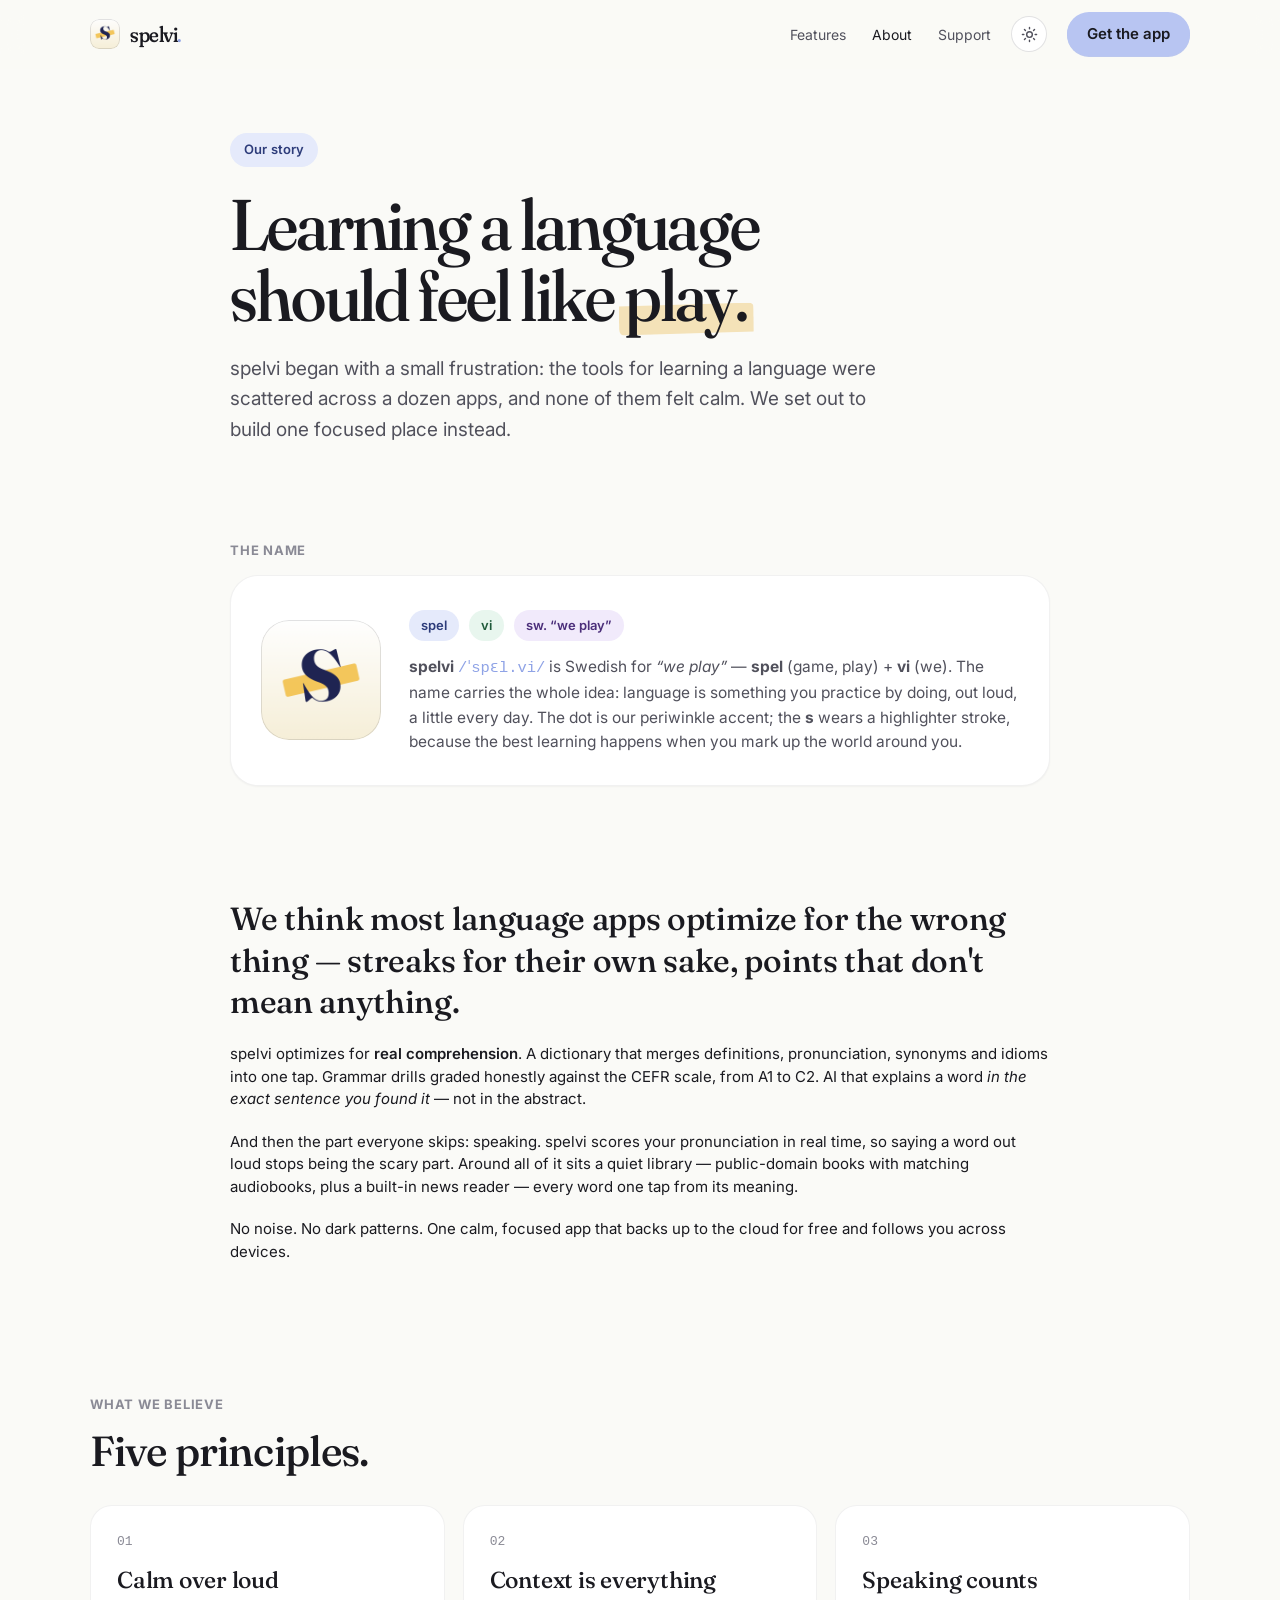
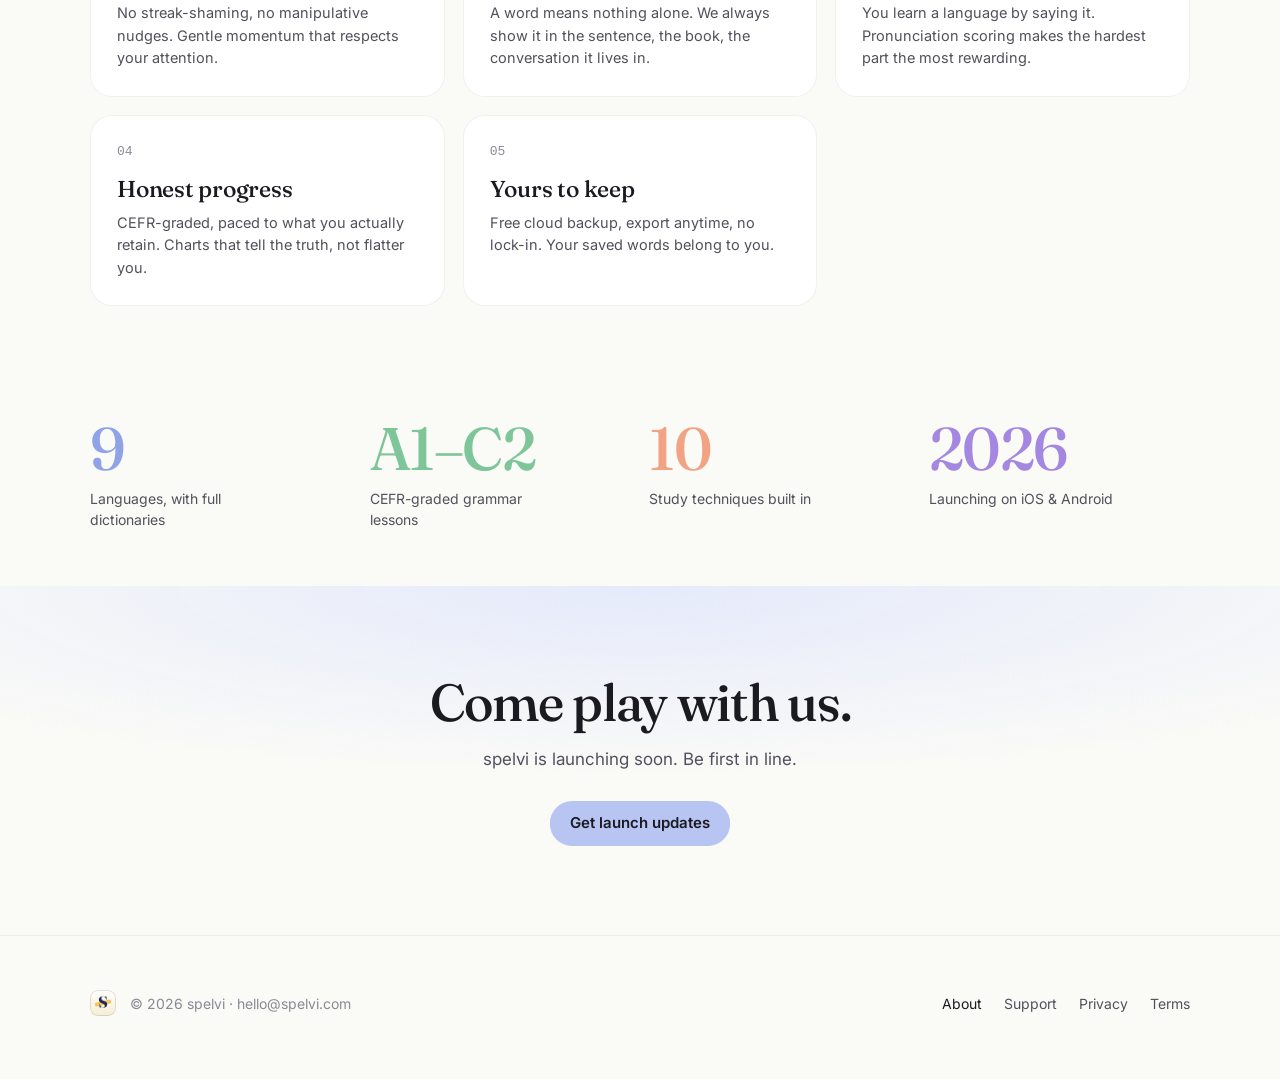
==== commit fe2238e1: "Add files via upload" ====
--- a/about.html
+++ b/about.html
@@ -23,12 +23,13 @@
     padding: 30px; box-shadow: var(--shadow-1); margin-top: 8px;
   }
   .name-glyph {
-    width: 120px; height: 120px; border-radius: 28px; background: var(--butter-soft);
-    display: grid; place-items: center; position: relative; overflow: hidden; flex: none;
+    width: 120px; height: 120px; border-radius: 28px;
+    background: var(--surface) url('icon-1024.png') center/cover no-repeat;
+    position: relative; overflow: hidden; flex: none;
     box-shadow: inset 0 0 0 1px var(--border-strong);
   }
-  .name-glyph::before { content: ""; position: absolute; left: 14px; right: 14px; top: 54%; height: 30px; background: var(--butter-strong); transform: rotate(-7deg); border-radius: 4px; }
-  .name-glyph i { position: relative; z-index: 1; font-family: var(--font-display); font-style: italic; font-weight: 600; font-size: 78px; color: var(--primary-ink); line-height: 1; transform: translateY(-2px); }
+  .name-glyph::before { display: none; }
+  .name-glyph i { display: none; }
   .name-breakdown { display: flex; gap: 10px; flex-wrap: wrap; margin: 4px 0 14px; }
   .morph { font-size: 13px; font-weight: 600; padding: 6px 12px; border-radius: var(--radius-pill); }
   .morph.a { background: var(--primary-soft); color: var(--primary-ink); }
--- a/site.css
+++ b/site.css
@@ -36,18 +36,14 @@
 .nav-in { display: flex; align-items: center; gap: 20px; height: 68px; }
 .brand { display: flex; align-items: center; gap: 10px; font-weight: 600; }
 .mono-s {
-  width: 30px; height: 30px; border-radius: 9px; background: var(--butter-soft);
-  display: grid; place-items: center; position: relative; overflow: hidden;
+  width: 30px; height: 30px; border-radius: 9px;
+  background: var(--surface) url('icon-1024.png') center/cover no-repeat;
+  position: relative; overflow: hidden;
   box-shadow: inset 0 0 0 1px var(--border-strong); flex: none;
 }
-.mono-s::before {
-  content: ""; position: absolute; left: 3px; right: 3px; top: 52%; height: 9px;
-  background: var(--butter-strong); transform: rotate(-7deg); border-radius: 2px;
-}
-.mono-s i {
-  position: relative; z-index: 1; font-family: var(--font-display); font-style: italic;
-  font-weight: 600; font-size: 20px; color: var(--primary-ink); line-height: 1; transform: translateY(-1px);
-}
+/* Real app icon now lives in the background image; hide the CSS-drawn glyph. */
+.mono-s::before { display: none; }
+.mono-s i { display: none; }
 .wordmark-h {
   font-family: var(--font-display); font-weight: 500; font-size: 22px; letter-spacing: -0.02em;
   font-variation-settings: "opsz" 144, "SOFT" 100;
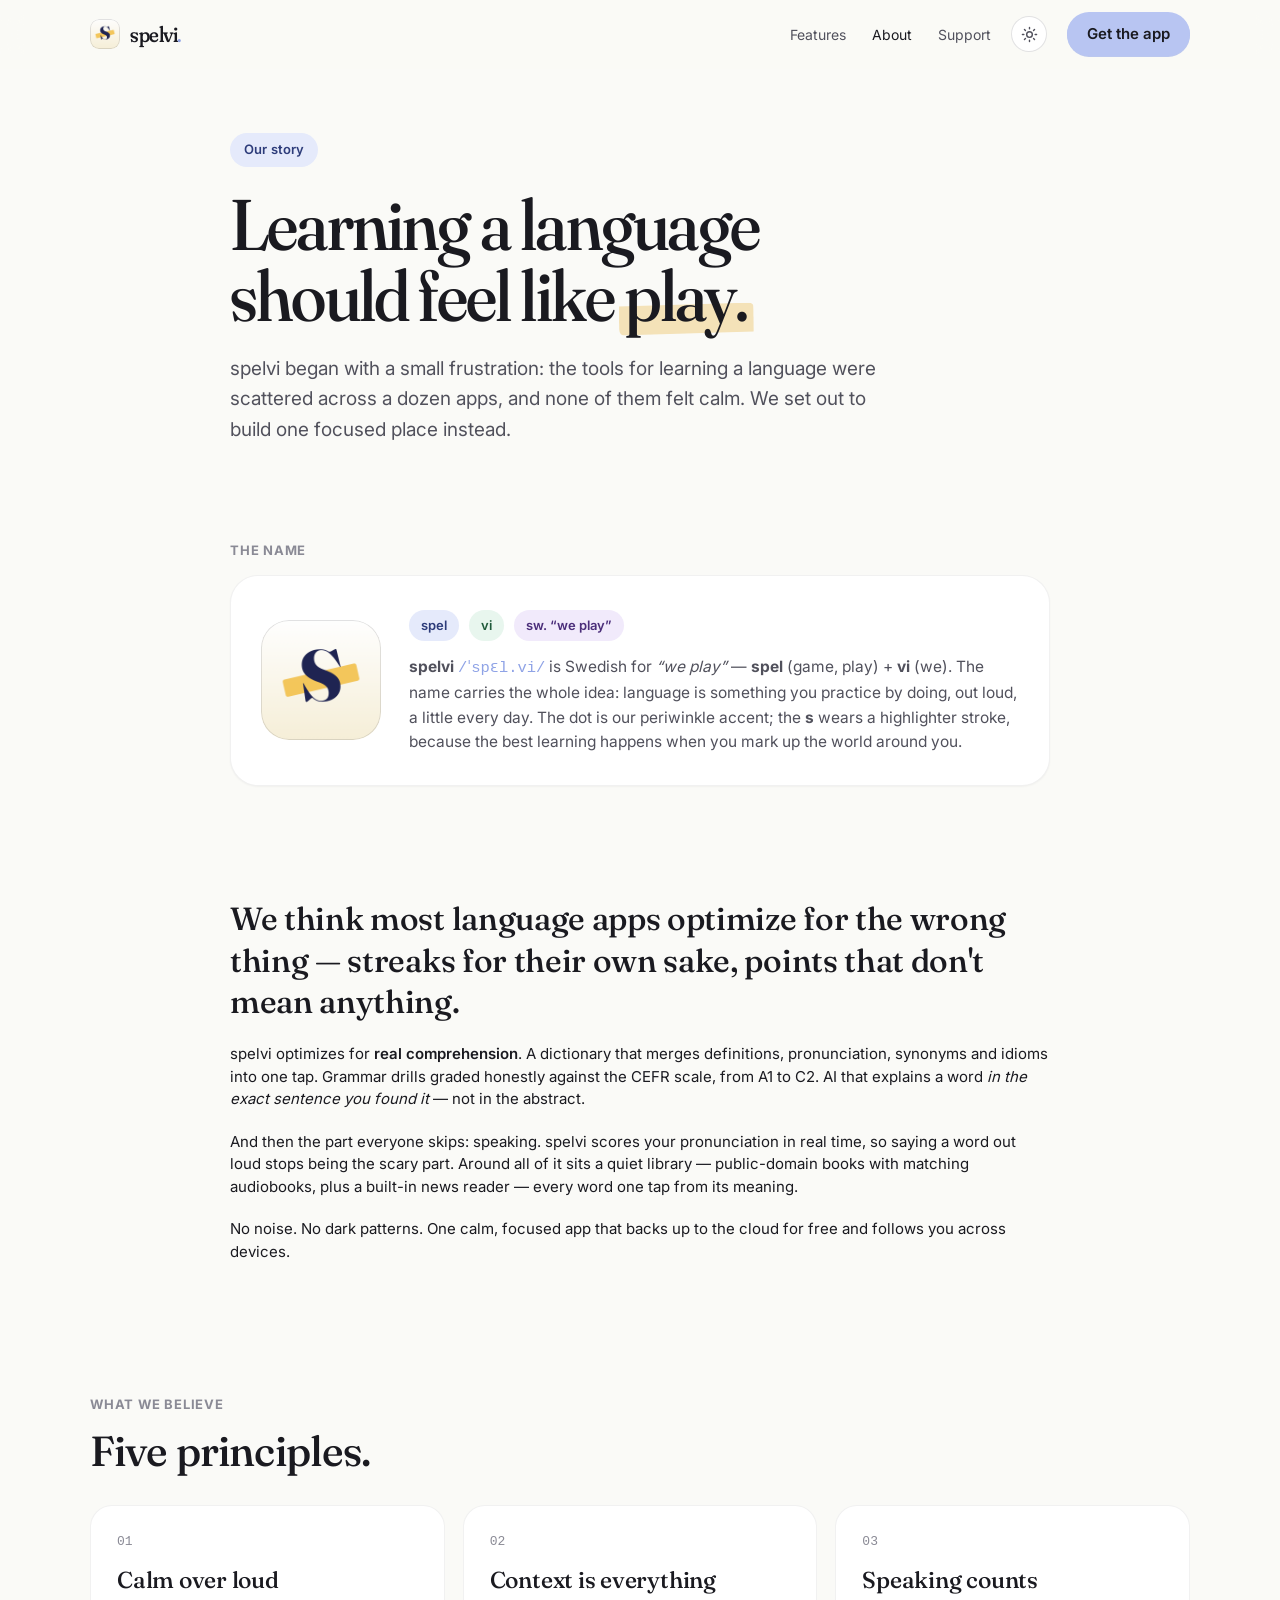
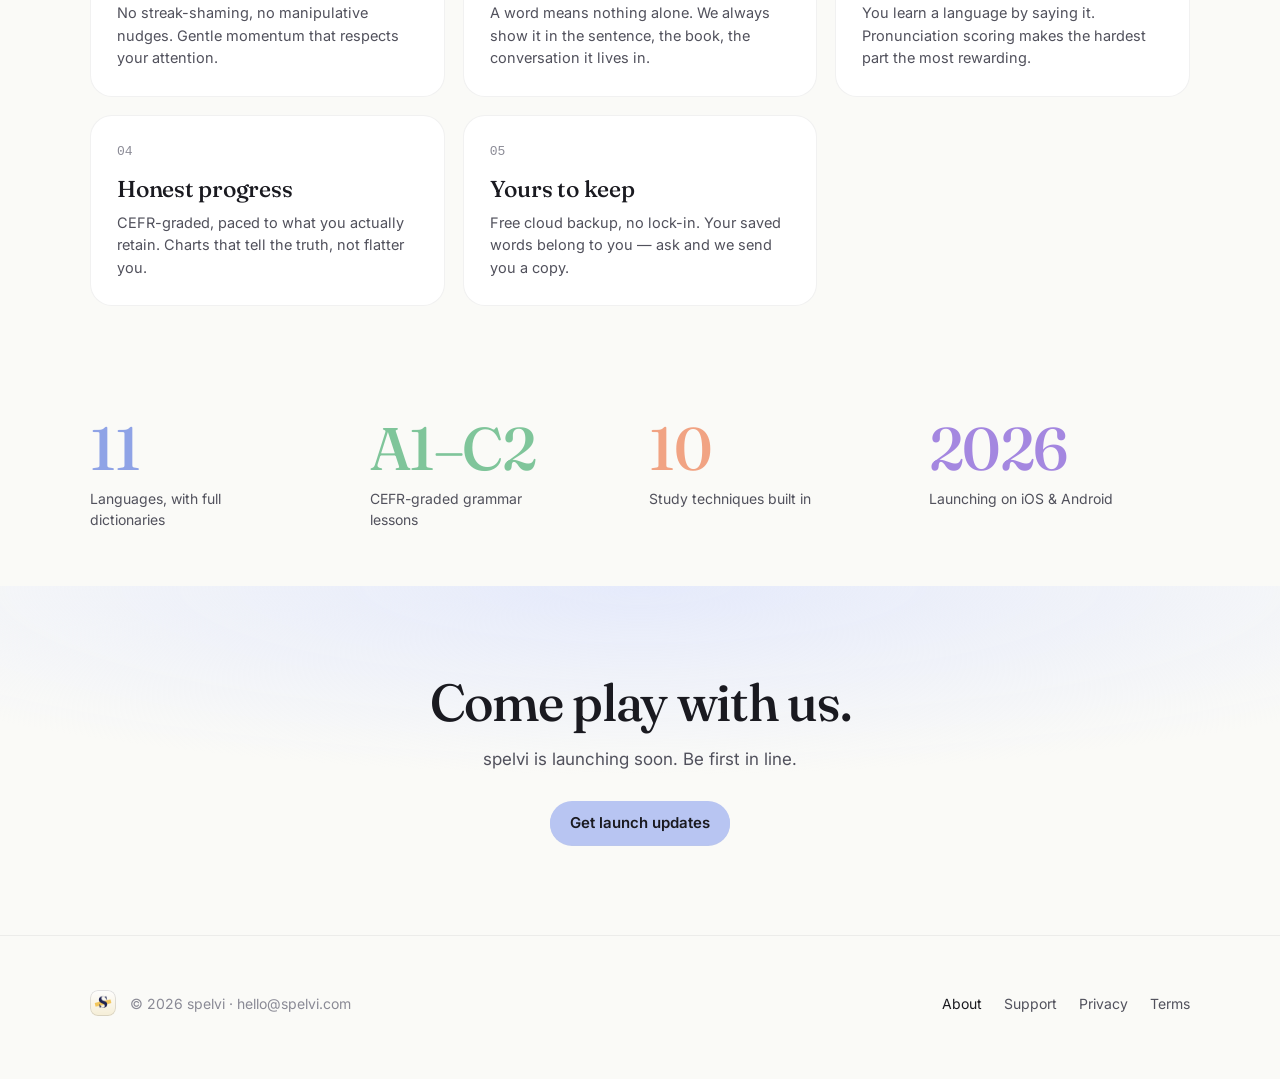
==== commit 1c071ee5: "Add files via upload" ====
--- a/about.html
+++ b/about.html
@@ -83,7 +83,7 @@
       <a href="support.html">Support</a>
     </div>
     <button class="theme-btn" id="themeBtn" aria-label="Toggle theme"><svg id="themeIco" width="17" height="17" viewBox="0 0 24 24" fill="none" stroke="currentColor" stroke-width="2" stroke-linecap="round" stroke-linejoin="round"></svg></button>
-    <a href="index.html#get" class="btn">Get the app</a>
+    <a href="index.html#get" class="btn" data-goatcounter-click="nav-get-app" data-goatcounter-title="Get the app">Get the app</a>
   </div>
 </nav>
 
@@ -132,7 +132,7 @@
       <div class="prin reveal d2"><div class="n">02</div><h3>Context is everything</h3><p>A word means nothing alone. We always show it in the sentence, the book, the conversation it lives in.</p></div>
       <div class="prin reveal d3"><div class="n">03</div><h3>Speaking counts</h3><p>You learn a language by saying it. Pronunciation scoring makes the hardest part the most rewarding.</p></div>
       <div class="prin reveal d1"><div class="n">04</div><h3>Honest progress</h3><p>CEFR-graded, paced to what you actually retain. Charts that tell the truth, not flatter you.</p></div>
-      <div class="prin reveal d2"><div class="n">05</div><h3>Yours to keep</h3><p>Free cloud backup, export anytime, no lock-in. Your saved words belong to you.</p></div>
+      <div class="prin reveal d2"><div class="n">05</div><h3>Yours to keep</h3><p>Free cloud backup, no lock-in. Your saved words belong to you — ask and we send you a copy.</p></div>
     </div>
   </div>
 </section>
@@ -140,7 +140,7 @@
 <section class="section">
   <div class="wrap">
     <div class="num-row">
-      <div class="num-stat a reveal"><div class="k">9</div><div class="l">Languages, with full dictionaries</div></div>
+      <div class="num-stat a reveal"><div class="k">11</div><div class="l">Languages, with full dictionaries</div></div>
       <div class="num-stat b reveal d1"><div class="k">A1–C2</div><div class="l">CEFR-graded grammar lessons</div></div>
       <div class="num-stat c reveal d2"><div class="k">10</div><div class="l">Study techniques built in</div></div>
       <div class="num-stat d reveal d3"><div class="k">2026</div><div class="l">Launching on iOS &amp; Android</div></div>
@@ -152,7 +152,7 @@
   <div class="narrow reveal">
     <h2>Come play with us.</h2>
     <p>spelvi is launching soon. Be first in line.</p>
-    <a href="index.html#get" class="btn">Get launch updates</a>
+    <a href="index.html#get" class="btn" data-goatcounter-click="cta-get-updates" data-goatcounter-title="Get launch updates">Get launch updates</a>
   </div>
 </section>
 
@@ -169,5 +169,8 @@
 </footer>
 
 <script src="site.js"></script>
+<!-- Privacy-friendly analytics: GoatCounter (no cookies, no personal data) -->
+<script data-goatcounter="https://spelvi.goatcounter.com/count"
+        async src="//gc.zgo.at/count.js"></script>
 </body>
 </html>
--- a/colors_and_type.css
+++ b/colors_and_type.css
@@ -4,8 +4,24 @@
    Import as:  <link rel="stylesheet" href="colors_and_type.css">
    ============================================================ */
 
-/* -------- Web fonts (Google Fonts CDN — fonts/ folder reserved for self-host) -------- */
-@import url('https://fonts.googleapis.com/css2?family=Fraunces:opsz,wght,SOFT@9..144,400..700,0..100&family=Inter:wght@400;500;600;700;800&display=swap');
+/* -------- Web fonts (self-hosted, fonts/ — OFL, see fonts/OFL.txt) --------
+   Served from our own origin on purpose: loading them from Google Fonts hands
+   every visitor's IP to Google without consent, which German courts have
+   fined (LG München I, 3 O 17493/20). Variable woff2, subset to Latin + IPA. */
+@font-face {
+  font-family: 'Fraunces';
+  src: url('fonts/Fraunces-var.woff2') format('woff2');
+  font-weight: 400 700;
+  font-style: normal;
+  font-display: swap;
+}
+@font-face {
+  font-family: 'Inter';
+  src: url('fonts/Inter-var.woff2') format('woff2');
+  font-weight: 400 800;
+  font-style: normal;
+  font-display: swap;
+}
 
 /* -------- Light theme (default) -------- */
 :root {
